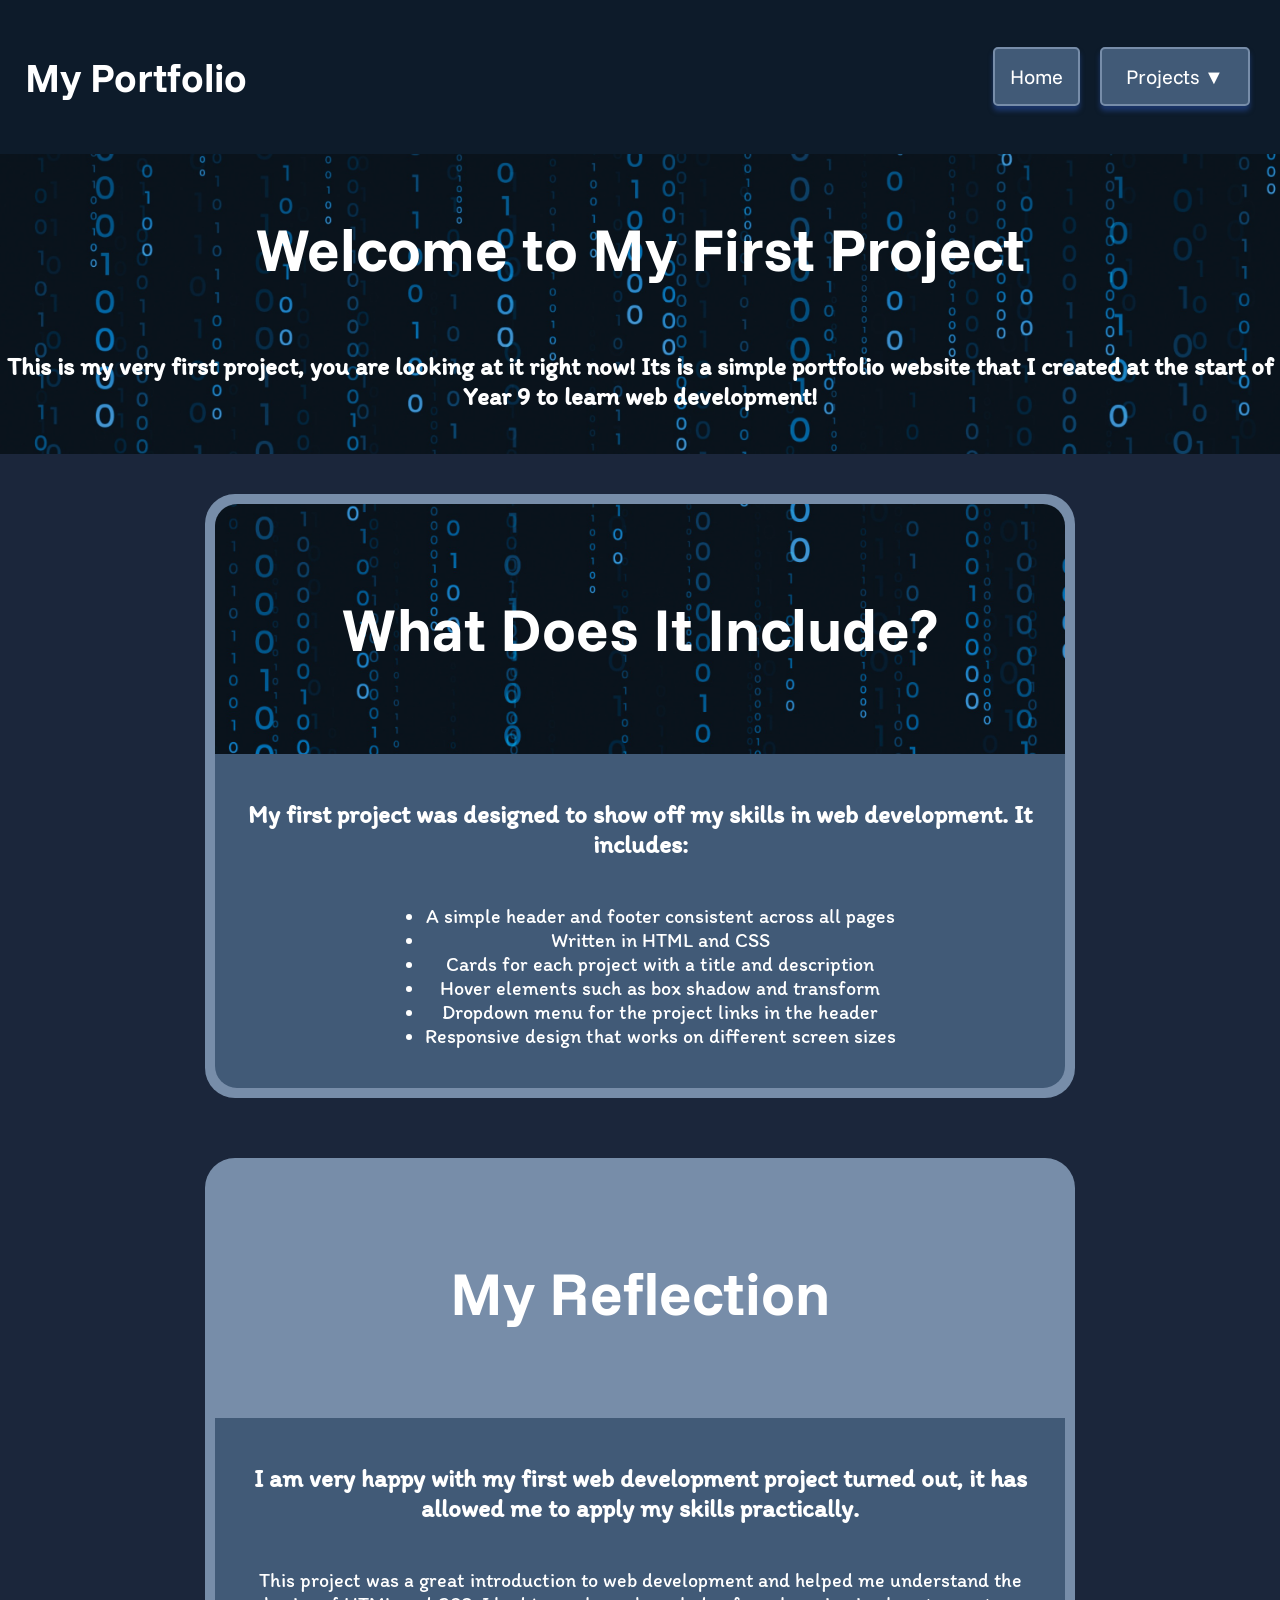
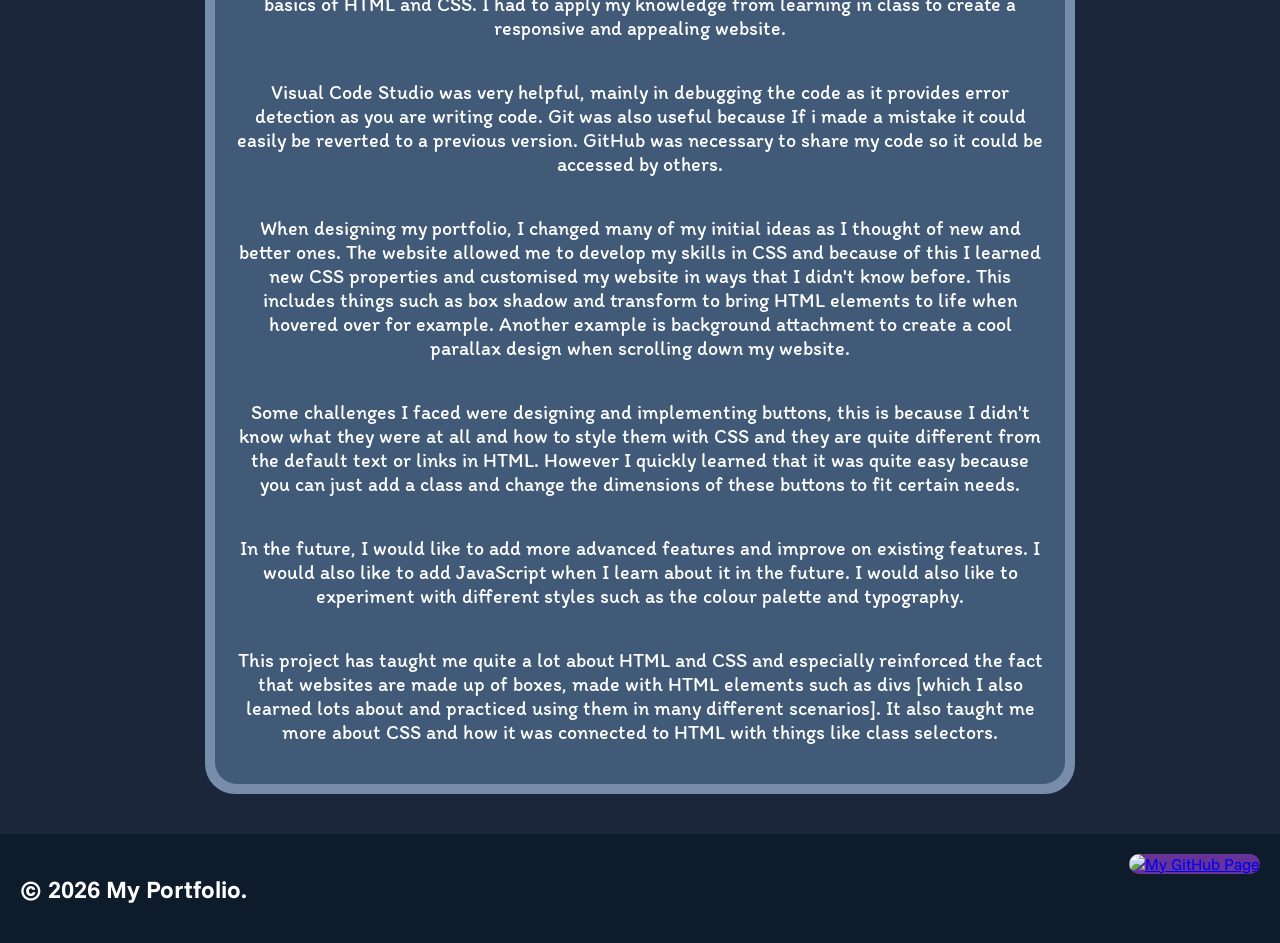
==== project-1-website.html @ a8ef4483 "Add reflection and change typography" ====
<!DOCTYPE html>
<html lang="en">

<head>
    <meta charset="UTF-8">
    <meta name="viewport" content="width=device-width, initial-scale=1.0">
    <title>Project 1</title>
    <link rel="stylesheet" href="styles.css">
    <link rel="preconnect" href="https://fonts.googleapis.com">
    <link rel="preconnect" href="https://fonts.gstatic.com" crossorigin>
    <link href="https://fonts.googleapis.com/css2?family=Funnel+Sans:ital,wght@0,300..800;1,300..800&display=swap"
        rel="stylesheet">
    <link rel="preconnect" href="https://fonts.googleapis.com">
    <link rel="preconnect" href="https://fonts.gstatic.com" crossorigin>
    <link href="https://fonts.googleapis.com/css2?family=Itim&display=swap" rel="stylesheet">
</head>

<body class="project-1">
    <header>
        <div class="header-container">
            <div class="header-left">
                <h1>My Portfolio</h1>
            </div>
            <nav class="header-links">
                <div class="home-page-container">
                    <a class="home-page" href="index.html">
                        <button class="home-page-button">Home</button>
                    </a>
                </div>
                <!--Note: I did use some AI to help me with the dropdown menu.-->
                <div class="header-dropdown">
                    <button class="dropdown-button">Projects ▼</button>
                    <div class="dropdown-links">
                        <a href="project-1-website.html">Project 1</a>
                        <a href="project-2-website.html">Project 2</a>
                        <a href="project-3-website.html">Project 3</a>
                        <a href="project-4-website.html">Project 4</a>
                        <a href="project-5-website.html">Project 5</a>
                        <a href="project-6-website.html">Project 6</a>
                    </div>
                </div>
            </nav>
        </div>
    </header>
    <main>
        <div class="intro">
            <h1>Welcome to My First Project</h1>
            <h3>This is my very first project, you are looking at it right now! Its is a simple portfolio website that I
                created at the start of Year 9 to learn web development!</h3>
        </div>
        <div class="p1-cards">
            <div class="p1-card1-container">
                <div class="p1-card1-top">
                    <h1>What Does It Include?</h1>
                </div>
                <div class="p1-card1-bottom">
                    <h3>My first project was designed to show off my skills in web development. It includes:</h3>
                    <ul>
                        <li>A simple header and footer consistent across all pages</li>
                        <li>Written in HTML and CSS</li>
                        <li>Cards for each project with a title and description</li>
                        <li>Hover elements such as box shadow and transform</li>
                        <li>Dropdown menu for the project links in the header</li>
                        <li>Responsive design that works on different screen sizes</li>
                    </ul>
                </div>
            </div>
            <div class="p1-card2-container">
                <div class="p1-card2-top">
                    <h1>My Reflection</h1>
                </div>
                <div class="p1-card2-bottom">
                    <h3>I am very happy with my first web development project turned out, it has allowed me to apply my
                        skills practically.</h3>
                    <p>This project was a great introduction to web development and helped me understand the basics of
                        HTML and CSS. I had to apply my knowledge from learning in class to create a responsive and
                        appealing website.</p>
                    <p>Visual Code Studio was very helpful, mainly in debugging the code as it provides error detection
                        as you are writing code. Git was also useful because If i made a mistake it could easily be
                        reverted to a previous version. GitHub was necessary to share my code so it could be accessed by
                        others.</p>
                    <p>When designing my portfolio, I changed many of my initial ideas as I thought of new and better
                        ones. The website allowed me to develop my skills in CSS and because of this I learned new CSS
                        properties and customised my website in ways that I didn't know before. This includes things
                        such as box shadow and transform to bring HTML elements to life when hovered over for example.
                        Another example is background attachment to create a cool parallax design when scrolling down my
                        website.</p>
                    <p>Some challenges I faced were designing and implementing buttons, this is because I didn't know
                        what they were at all and how to style them with CSS and they are quite different from the
                        default text or links in HTML. However I quickly learned that it was quite easy because you can
                        just add a class and change the dimensions of these buttons to fit certain needs.</p>
                    <p>In the future, I would like to add more advanced features and improve on existing features. I
                        would also like to add JavaScript when I learn about it in the future. I would also like to
                        experiment with different styles such as the colour palette and typography.</p>
                    <p>This project has taught me quite a lot about HTML and CSS and especially reinforced the fact that
                        websites are made up of boxes, made with HTML elements such as divs &lsqb;which I also learned
                        lots about and practiced using them in many different scenarios&rsqb;. It also taught me more
                        about CSS and how it was connected to HTML with things like class selectors.</p>
                </div>
            </div>
        </div>
    </main>
    <footer>
        <div class="footer-container">
            <div class="footer-left">
                <h2>© 2026 My Portfolio.</h2>
            </div>
            <nav class="footer-links">
                <a href="https://github.com/kuku435"><img
                        src="C:\Users\marcu\OneDrive\Documents\CT-PROJECTS\ct-portfolio\Octicons-mark-github.svg.png"
                        alt="My GitHub Page"></a>
            </nav>
        </div>
    </footer>
</body>

</html>
---- styles.css ----
body {
    font-family: Arial, Helvetica, sans-serif;
    background-color:rgb(27, 38, 59);
    color: white;
    margin: 0;
    padding: 0;
}

p, h3, ul, li {
    font-family: "Itim", cursive;
    font-style: normal;
}

h1 {
    font-family: "Funnel Sans", sans-serif;
    font-style: normal;
}

.header-container {
    background-color: rgb(13, 27, 42);
    color: white;
    display: flex;
    justify-content: space-between;
}

.header-left {
    display: flex;
    font-size: 20px;
    align-items: center;
    margin: 25px;
}

.header-links {
    display: flex;
    gap: 20px;
    align-items: center;
    margin: 30px;
}

.home-page-button {
    background-color: rgb(65, 90, 119);
    border: 2px solid rgb(119, 141, 169);
    border-radius: 5px;
    color: white;
    padding: 15px;
    font-size: 20px;
    cursor: pointer;
    box-shadow: 0px 5px 5px rgba(39, 80, 168, 0.5);
    font-family: "Funnel Sans", sans-serif;
}

.home-page-button:hover {
    background-color: rgb(119, 141, 169);
    border: 2px solid rgb(65, 90, 119);
    transform: scale(1.1);
    box-shadow: 0px 5px 5px rgba(110, 149, 235, 0.5);
}

/*Note: I did use some AI to help me with the dropdown menu, but I customised it myself.*/
.dropdown-button {
    background-color: rgb(65, 90, 119);
    border: 2px solid rgb(119, 141, 169);
    border-radius: 5px;
    color: white;
    padding: 15px;
    font-size: 20px;
    cursor: pointer;
    width: 150px;
    box-shadow: 0px 5px 5px rgba(39, 80, 168, 0.5);
    font-family: "Funnel Sans", sans-serif;
}

.header-dropdown {
    position: relative;
    display: inline-block; 
}

.dropdown-links {
    display: none;
    position: absolute; 
    background-color: rgb(65, 90, 119);
    width: 150px;
    border-radius: 10px;
    border: 2px solid rgb(119, 141, 169);
    z-index: 1; 
}

.dropdown-links a {
    color: white;
    padding: 14px 20px;
    text-decoration: none;
    display: block;
    font-family: "Funnel Sans", sans-serif;
}

.dropdown-links a:hover {
    background-color: rgb(119, 141, 169);
    border: 2px solid rgb(65, 90, 119);
    border-radius: 10px;
}

.header-dropdown:hover .dropdown-links {
    display: block;
}

.header-dropdown:hover .dropdown-button {
    background-color: rgb(119, 141, 169);
    border: 2px solid rgb(65, 90, 119);
    transform: scale(1.1);
}

.dropdown-button:hover {
    box-shadow: 0px 5px 5px rgba(110, 149, 235, 0.5);
}

.intro {
    display: flex;
    flex-direction: column;
    justify-content: center;
    align-items: center;
    text-align: center;
    background-image: url(code2.jpg);
    background-size: cover;
    background-position: center;
    height: 300px;
    background-attachment: fixed;
}

.intro h1 {
    font-size: 60px;
}

.intro h3 {
    font-size: 25px;
}

.portfolio-cards {
    display: flex;
    justify-content: center;
    flex-wrap: wrap;
    gap: 20px;
    padding: 20px;
}

.card-link {
    text-decoration: none;
}

.project1-card-container, .project2-card-container, .project3-card-container, .project4-card-container, .project5-card-container, .project6-card-container {
    display: flex;
    background-color: rgb(119, 141, 169);
    flex-direction: column;
    justify-content: center;
    color: white;
    width: 500px;
    height: 300px;
    margin: 20px;
    border-radius: 30px;
    padding: 10px;
}

.project1-card-container:hover, .project2-card-container:hover, .project3-card-container:hover, .project4-card-container:hover, .project5-card-container:hover, .project6-card-container:hover {
    transform: scale(1.05);
    box-shadow: 0px 5px 5px rgba(110, 149, 235, 0.5);
}

.project1-top, .project2-top, .project3-top, .project4-top, .project5-top, .project6-top {
    border-radius: 22px 22px 0px 0px;
    height: 75px;
    display: flex;
    justify-content: center;
    align-items: center;
    background-image: url(code2.jpg);
    background-size: cover;
    background-position: center;
    background-attachment: fixed;
}

.project1-bottom, .project2-bottom, .project3-bottom, .project4-bottom, .project5-bottom, .project6-bottom {
    border-radius: 0px 0px 22px 22px;
    display: flex;
    background-color: rgb(65, 90, 119);
    flex-direction: column;
    text-align: center;
    justify-content: center;
    align-items: center;
    padding: 20px;
    height: 225px;
}

.footer-container {
    background-color: rgb(13, 27, 42);
    color: white;
    display: flex;
    justify-content: space-between;
    padding: 20px;
    font-family: "Funnel Sans", sans-serif;
}

.footer-links img { 
    height: 50px;
    width: 50px;
    border-radius: 30px;
    background-color: rebeccapurple;
}

.footer-links img:hover {
    transform: scale(1.1);
    box-shadow: 0px 5px 5px rgba(110, 149, 235, 0.5);      
}

.p1-cards {
    display: flex;
    justify-content: center;
    flex-wrap: wrap;
    gap: 20px;
    padding: 20px;
}

.p1-card1-container, .p1-card2-container {
    display: flex;
    background-color: rgb(119, 141, 169);
    flex-direction: column;
    justify-content: center;
    color: white;
    width: 850px;
    height: 100%;
    margin: 20px;
    border-radius: 30px;
    padding: 10px;
}

.p1-card1-top, .p1-card2-top {
    border-radius: 22px 22px 0px 0px;
    height: 250px;
    display: flex;
    justify-content: center;
    align-items: center;
    background-image: url(code2.jpg);
    background-size: cover;
    background-position: center;
    background-attachment: fixed;
    font-size: 30px;
}

.p1-card1-bottom, .p1-card2-bottom {
    border-radius: 0px 0px 22px 22px;
    display: flex;
    background-color: rgb(65, 90, 119);
    text-align: center;
    flex-direction: column;
    justify-content: center;
    align-items: center;
    padding: 20px;
    height: 100%;
    font-size: 20px;
}

.p1-card1-container:hover, .p1-card2-container:hover {
    transform: scale(1.05);
    box-shadow: 0px 5px 5px rgba(110, 149, 235, 0.5);
}

.p1-card1-bottom h3, .p1-card2-bottom h3 {
    font-size: 25px;
}
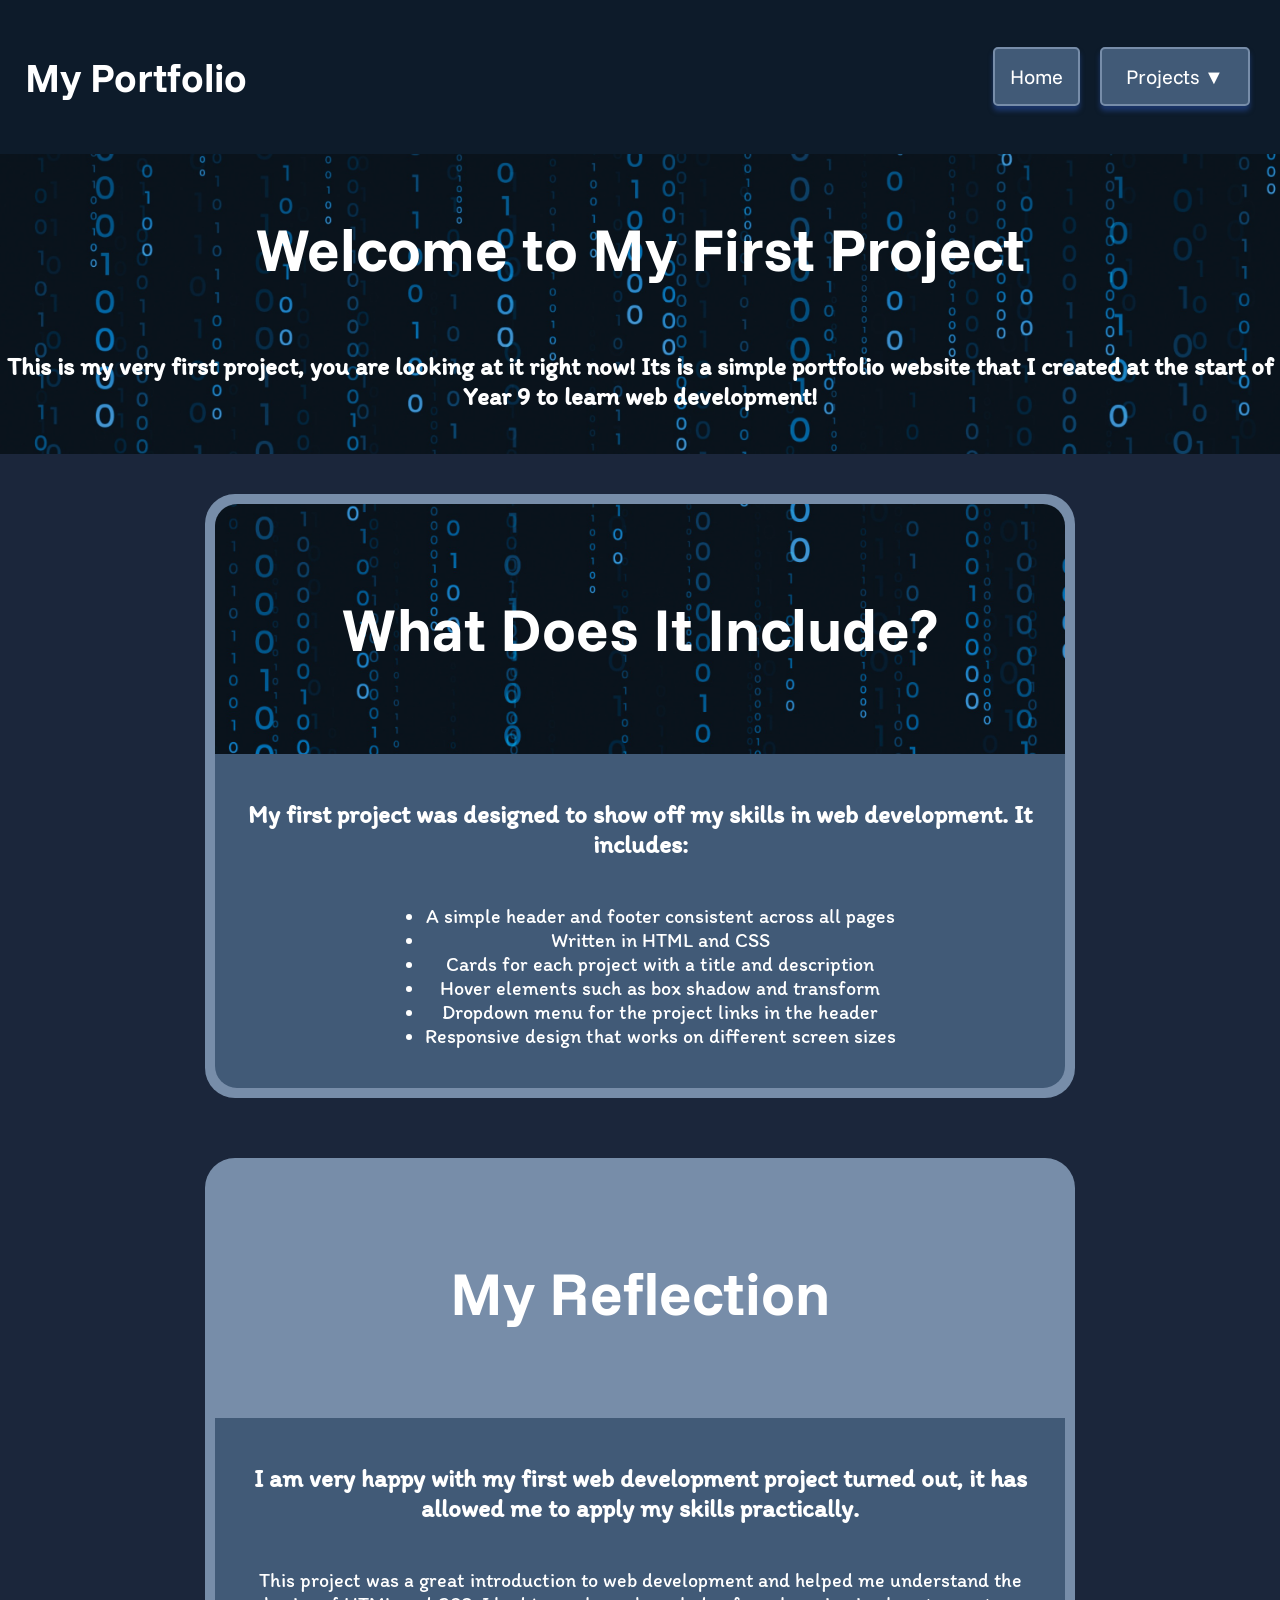
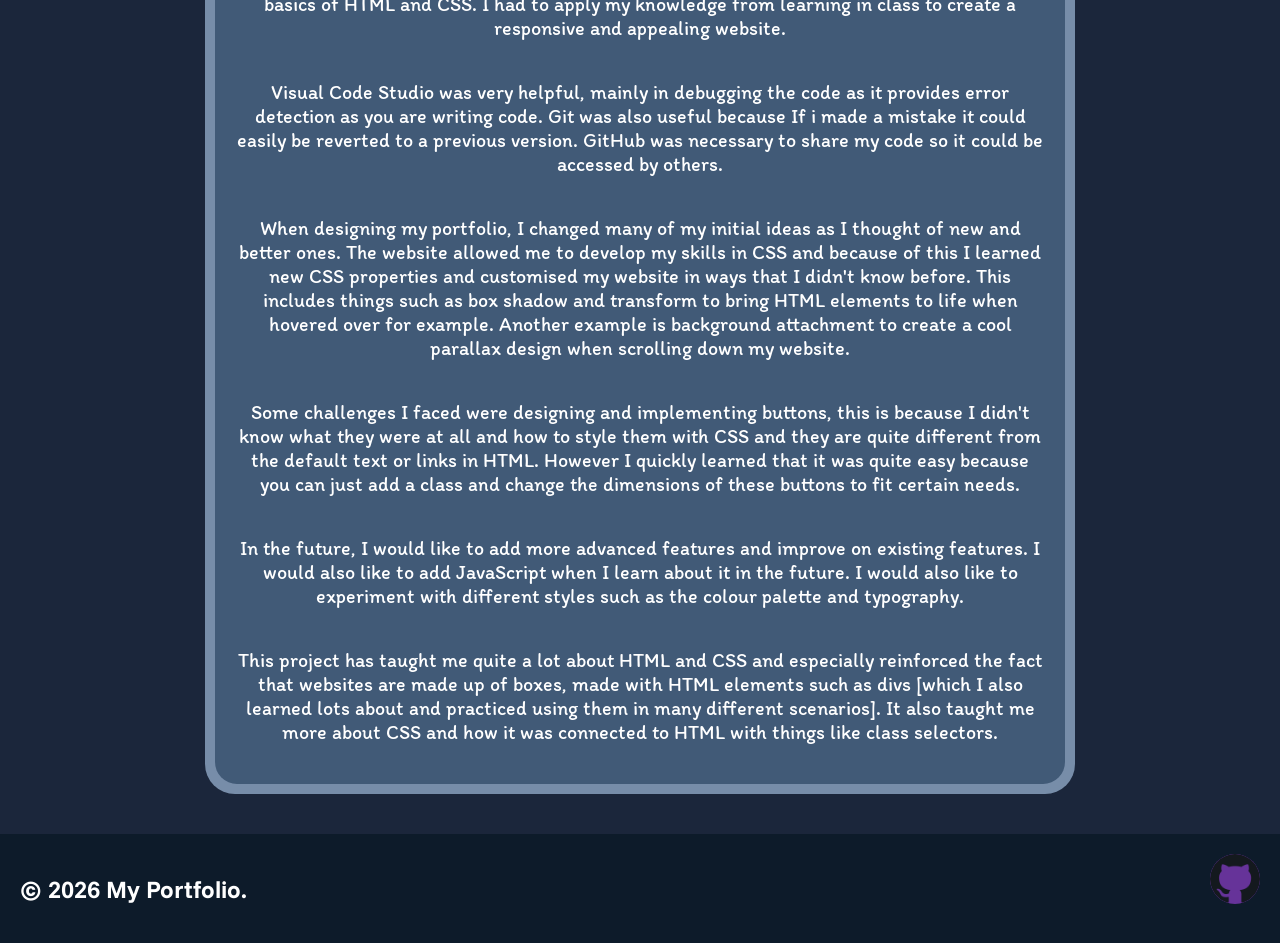
==== commit d3d2698c: "Fix image" ====
--- a/project-1-website.html
+++ b/project-1-website.html
@@ -106,9 +106,7 @@
                 <h2>© 2026 My Portfolio.</h2>
             </div>
             <nav class="footer-links">
-                <a href="https://github.com/kuku435"><img
-                        src="C:\Users\marcu\OneDrive\Documents\CT-PROJECTS\ct-portfolio\Octicons-mark-github.svg.png"
-                        alt="My GitHub Page"></a>
+                <a href="https://github.com/kuku435"><img src="Octicons-mark-github.svg.png" alt="My GitHub Page"></a>
             </nav>
         </div>
     </footer>
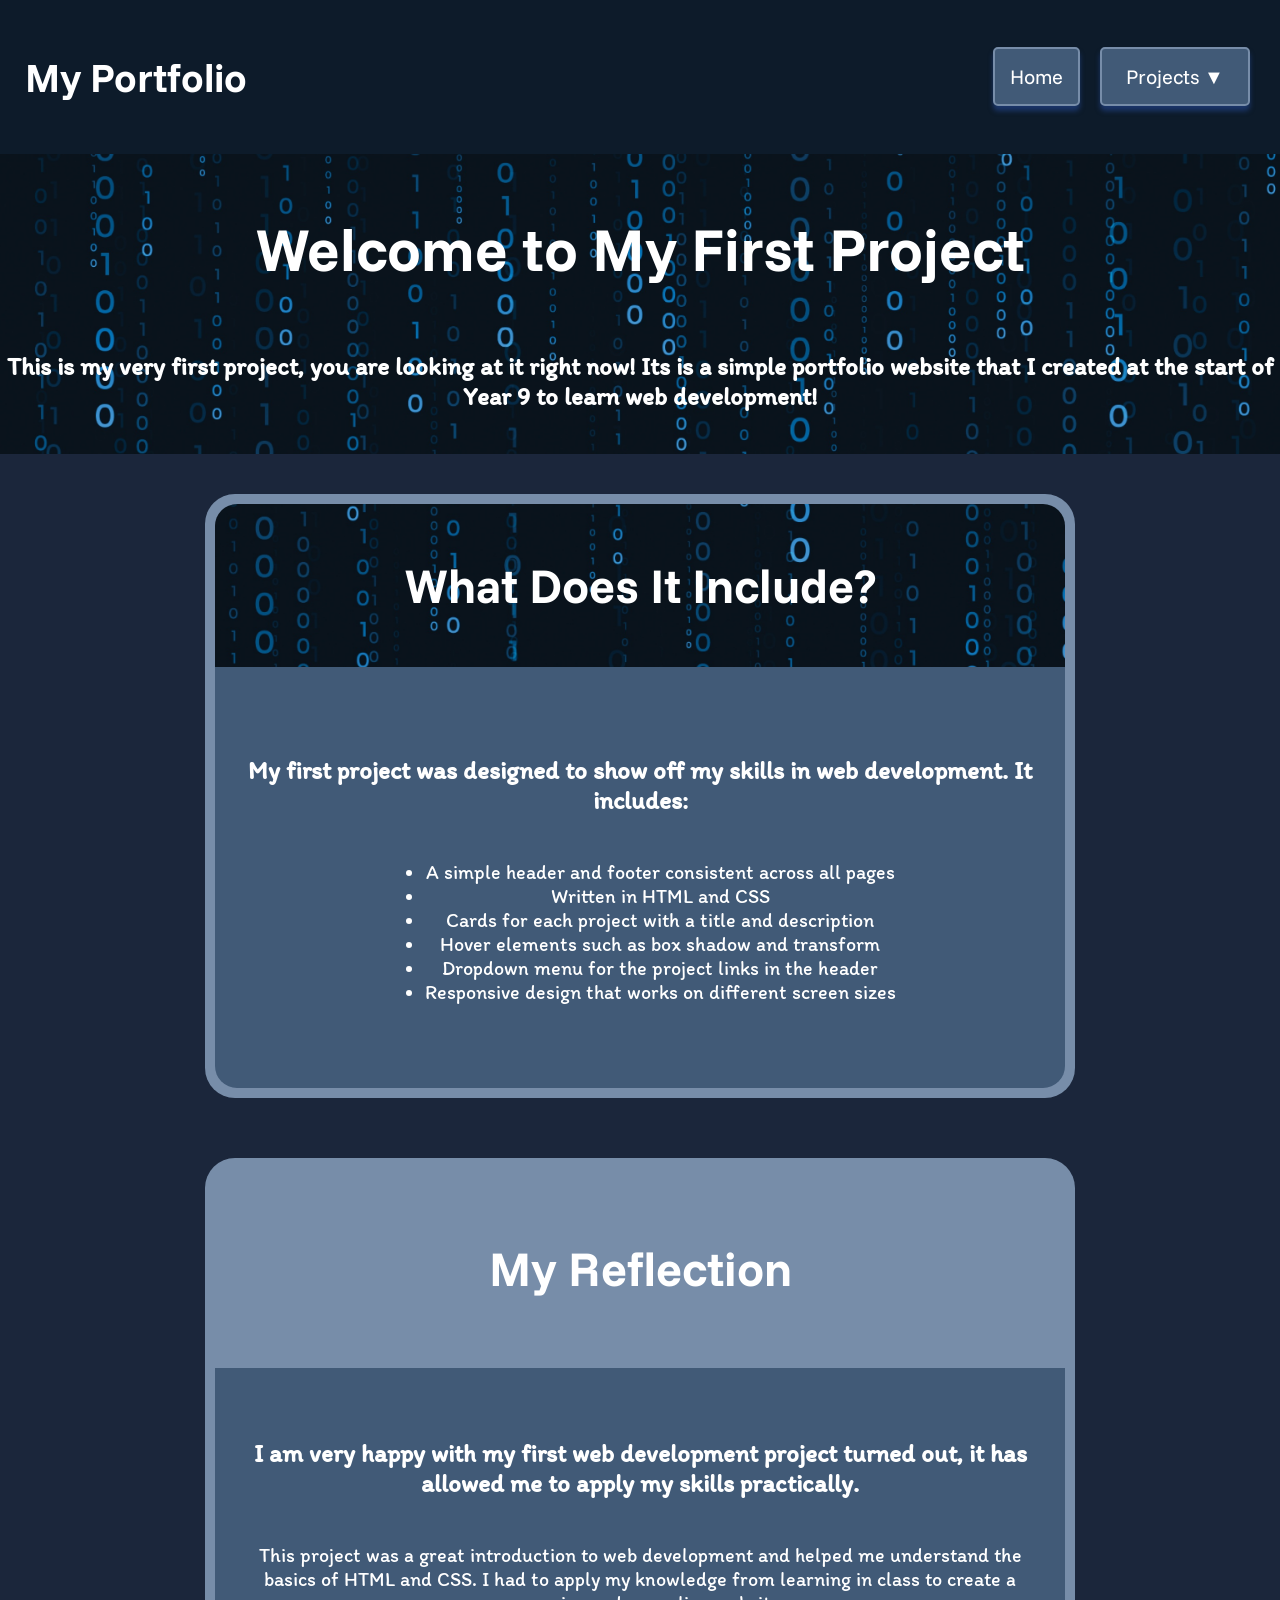
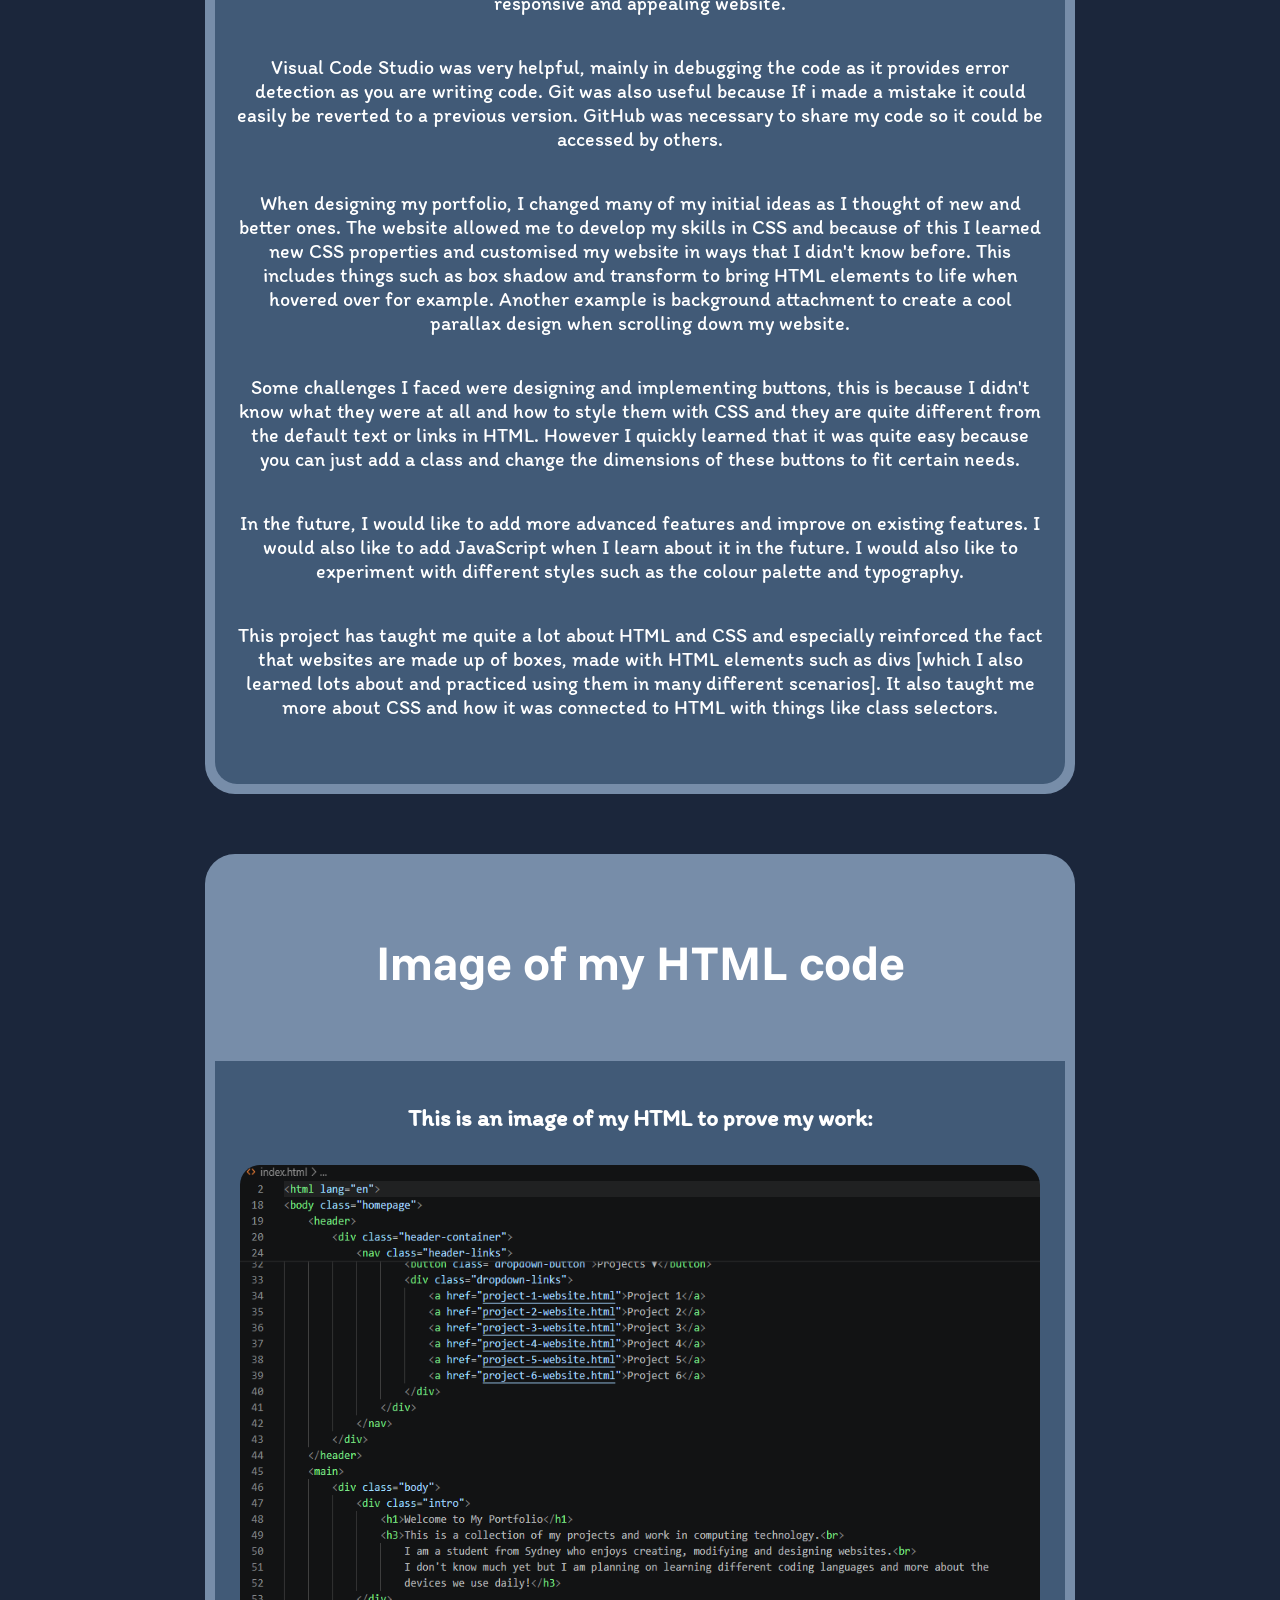
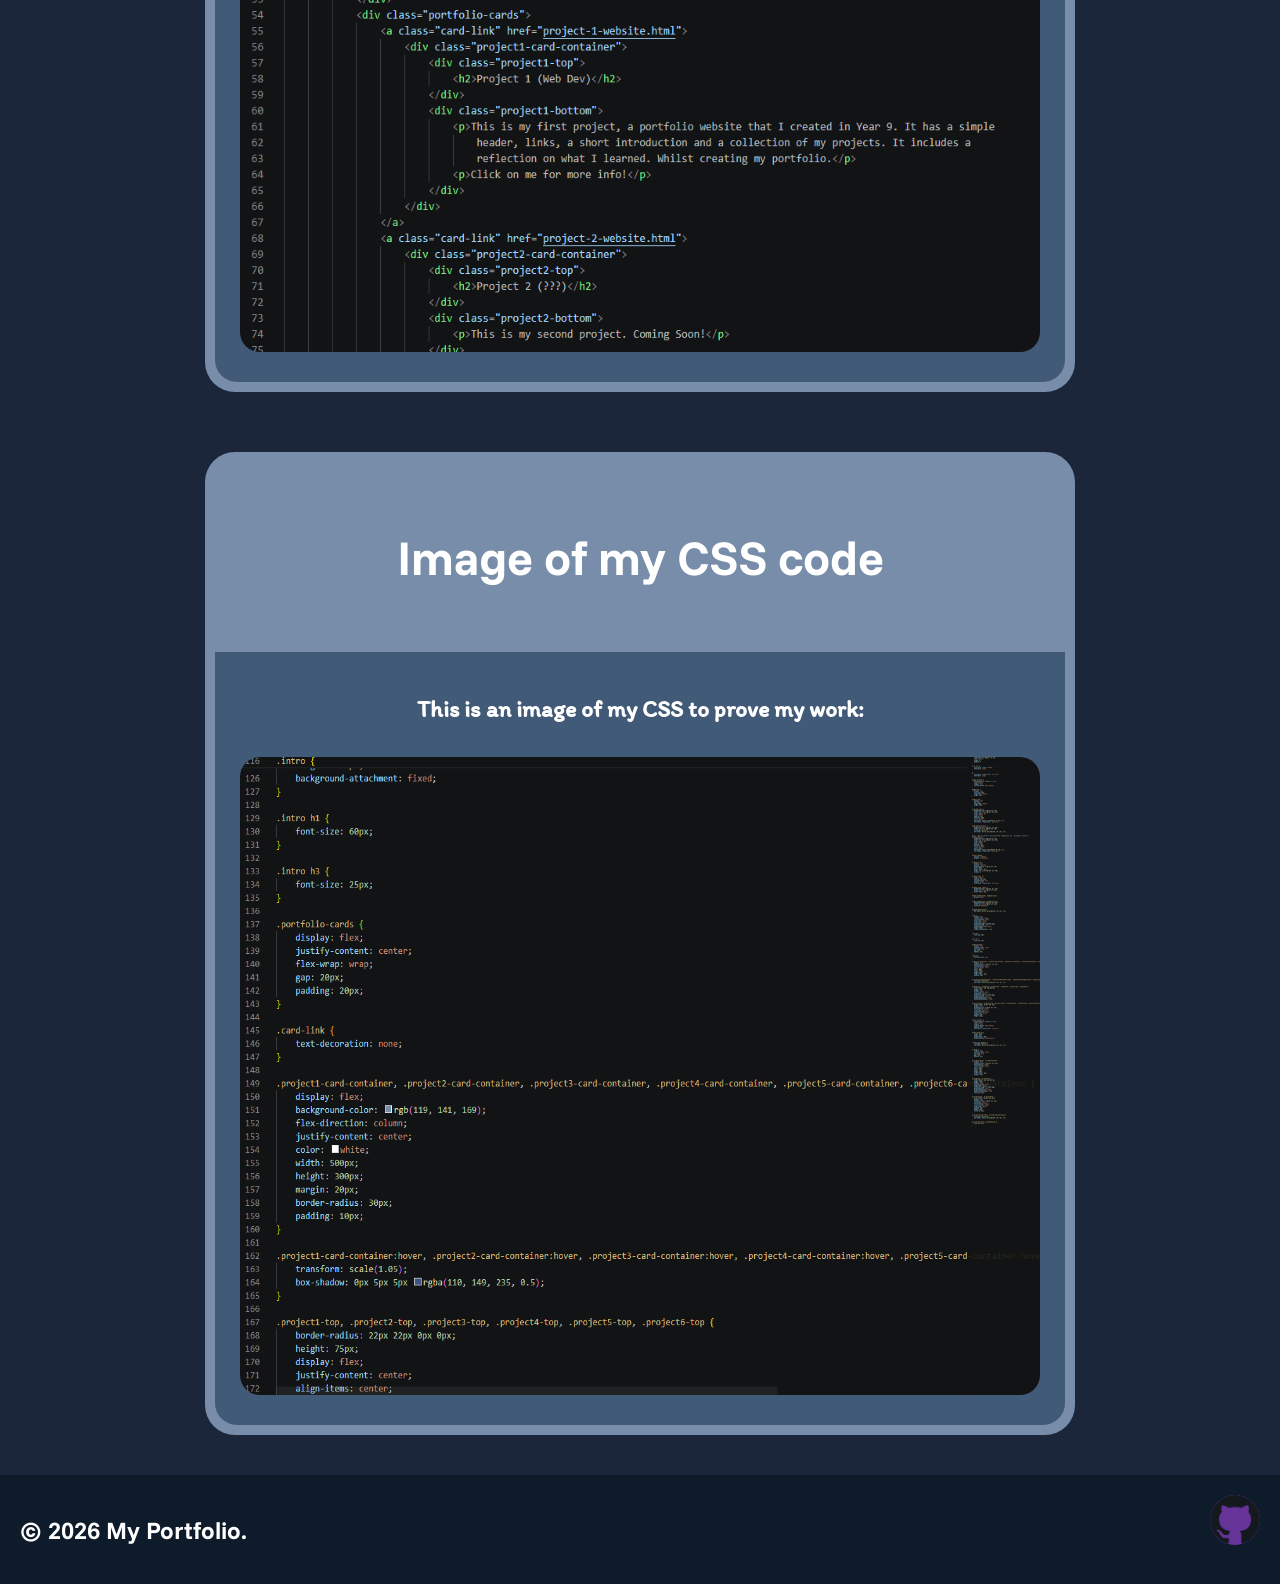
==== commit d54230e7: "Finishing touches and images to second page!" ====
--- a/project-1-website.html
+++ b/project-1-website.html
@@ -98,6 +98,24 @@
                         about CSS and how it was connected to HTML with things like class selectors.</p>
                 </div>
             </div>
+            <div class="p1-card3-container">
+                <div class="p1-card3-top">
+                    <h1>Image of my HTML code</h1>
+                </div>
+                <div class="p1-card3-bottom">
+                    <h3>This is an image of my HTML to prove my work:</h3>
+                    <img class="code-imagep1-html" src="Project1Code.png" alt="Image of my HTML code">
+                </div>
+            </div>
+            <div class="p1-card4-container">
+                <div class="p1-card4-top">
+                    <h1>Image of my CSS code</h1>
+                </div>
+                <div class="p1-card4-bottom">
+                    <h3>This is an image of my CSS to prove my work:</h3>
+                    <img class="code-imagep1-css" src="Project1Code(CSS).png" alt="Image of my CSS code">
+                </div>
+            </div>
         </div>
     </main>
     <footer>
--- a/styles.css
+++ b/styles.css
@@ -1,5 +1,4 @@
 body {
-    font-family: Arial, Helvetica, sans-serif;
     background-color:rgb(27, 38, 59);
     color: white;
     margin: 0;
@@ -11,7 +10,7 @@
     font-style: normal;
 }
 
-h1 {
+h1, h2 {
     font-family: "Funnel Sans", sans-serif;
     font-style: normal;
 }
@@ -211,26 +210,26 @@
 
 .p1-cards {
     display: flex;
-    justify-content: center;
     flex-wrap: wrap;
+    justify-content: space-evenly;
     gap: 20px;
     padding: 20px;
 }
 
-.p1-card1-container, .p1-card2-container {
+.p1-card1-container, .p1-card2-container, .p1-card3-container, .p1-card4-container {
     display: flex;
     background-color: rgb(119, 141, 169);
     flex-direction: column;
     justify-content: center;
     color: white;
     width: 850px;
-    height: 100%;
+    height: auto;
     margin: 20px;
     border-radius: 30px;
     padding: 10px;
 }
 
-.p1-card1-top, .p1-card2-top {
+.p1-card1-top, .p1-card2-top, .p1-card3-top, .p1-card4-top {
     border-radius: 22px 22px 0px 0px;
     height: 250px;
     display: flex;
@@ -240,10 +239,10 @@
     background-size: cover;
     background-position: center;
     background-attachment: fixed;
-    font-size: 30px;
-}
-
-.p1-card1-bottom, .p1-card2-bottom {
+    font-size: 24px;
+}
+
+.p1-card1-bottom, .p1-card2-bottom, .p1-card3-bottom, .p1-card4-bottom {
     border-radius: 0px 0px 22px 22px;
     display: flex;
     background-color: rgb(65, 90, 119);
@@ -256,7 +255,14 @@
     font-size: 20px;
 }
 
-.p1-card1-container:hover, .p1-card2-container:hover {
+.code-imagep1-html, .code-imagep1-css {
+    width: 800px;
+    margin: 10px;
+    height: 100%;
+    border-radius: 20px;
+}
+
+.p1-card1-container:hover, .p1-card2-container:hover, .p1-card3-container:hover, .p1-card4-container:hover {
     transform: scale(1.05);
     box-shadow: 0px 5px 5px rgba(110, 149, 235, 0.5);
 }
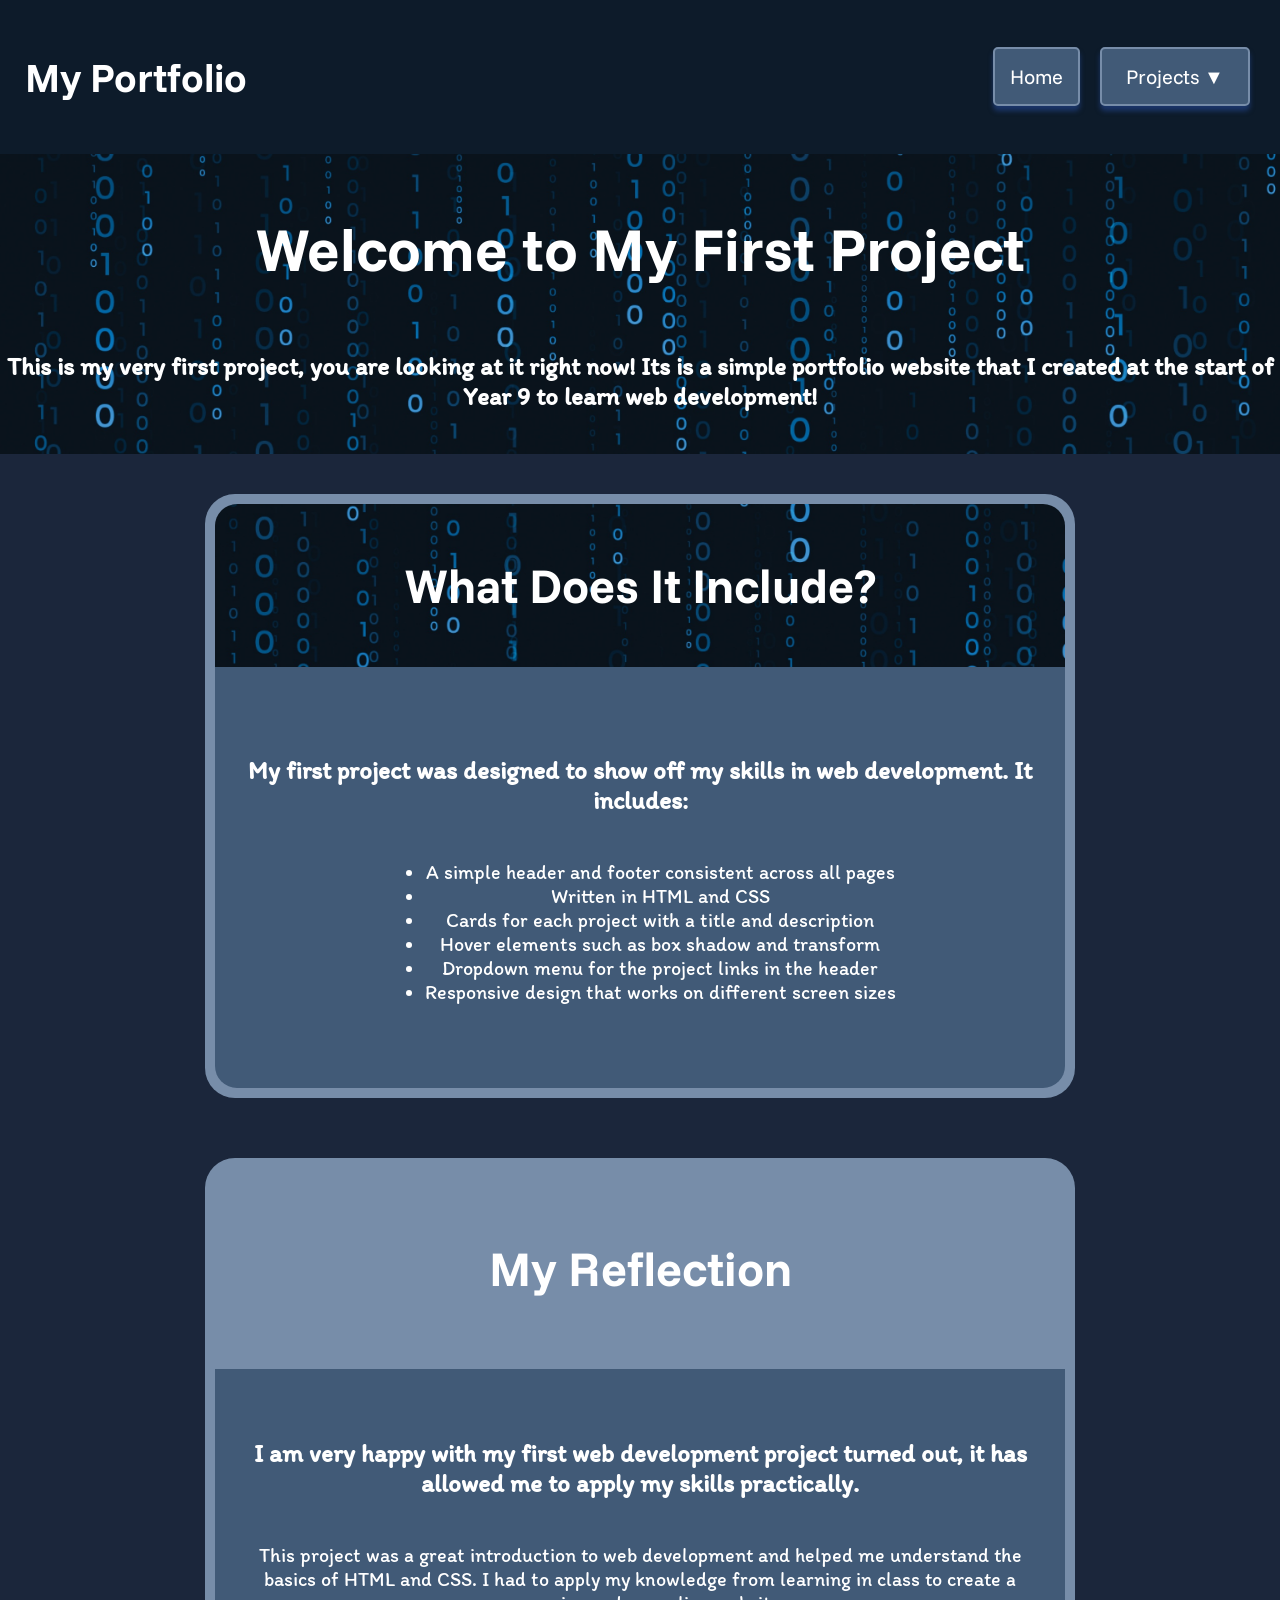
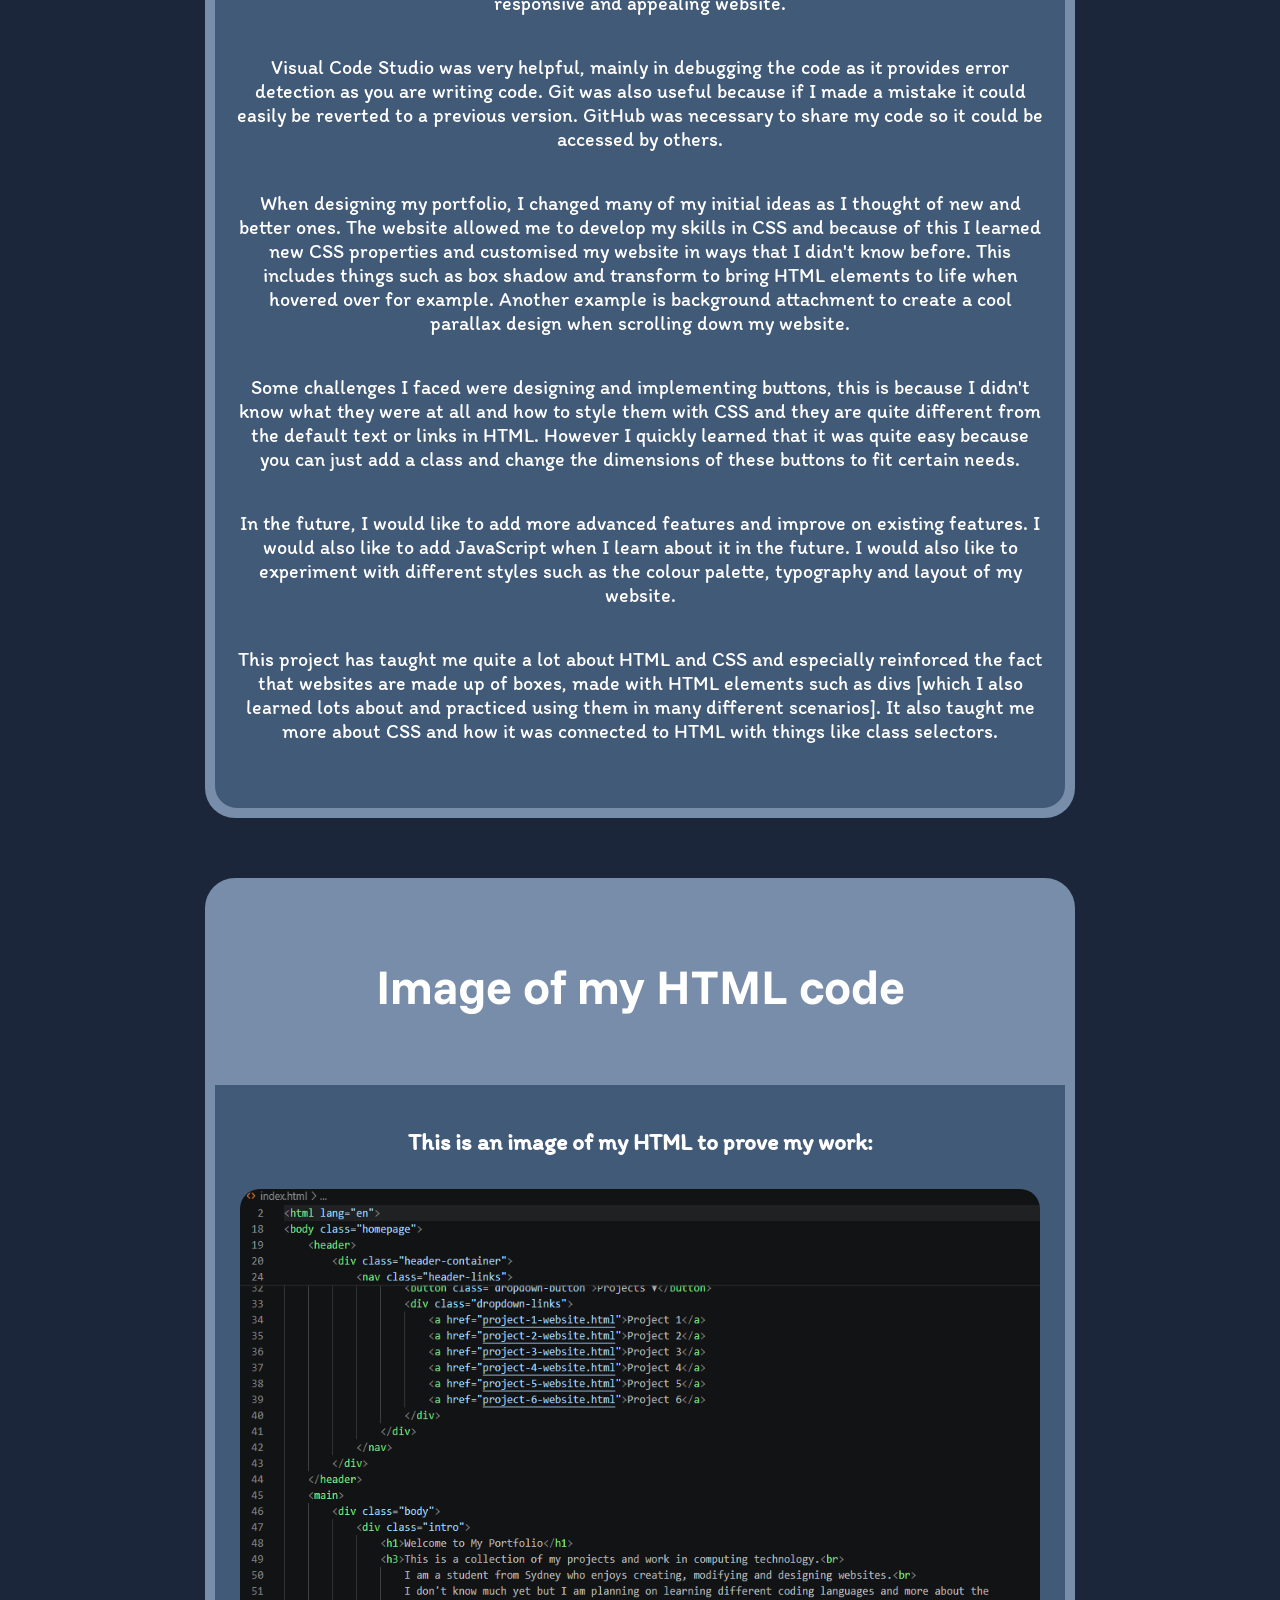
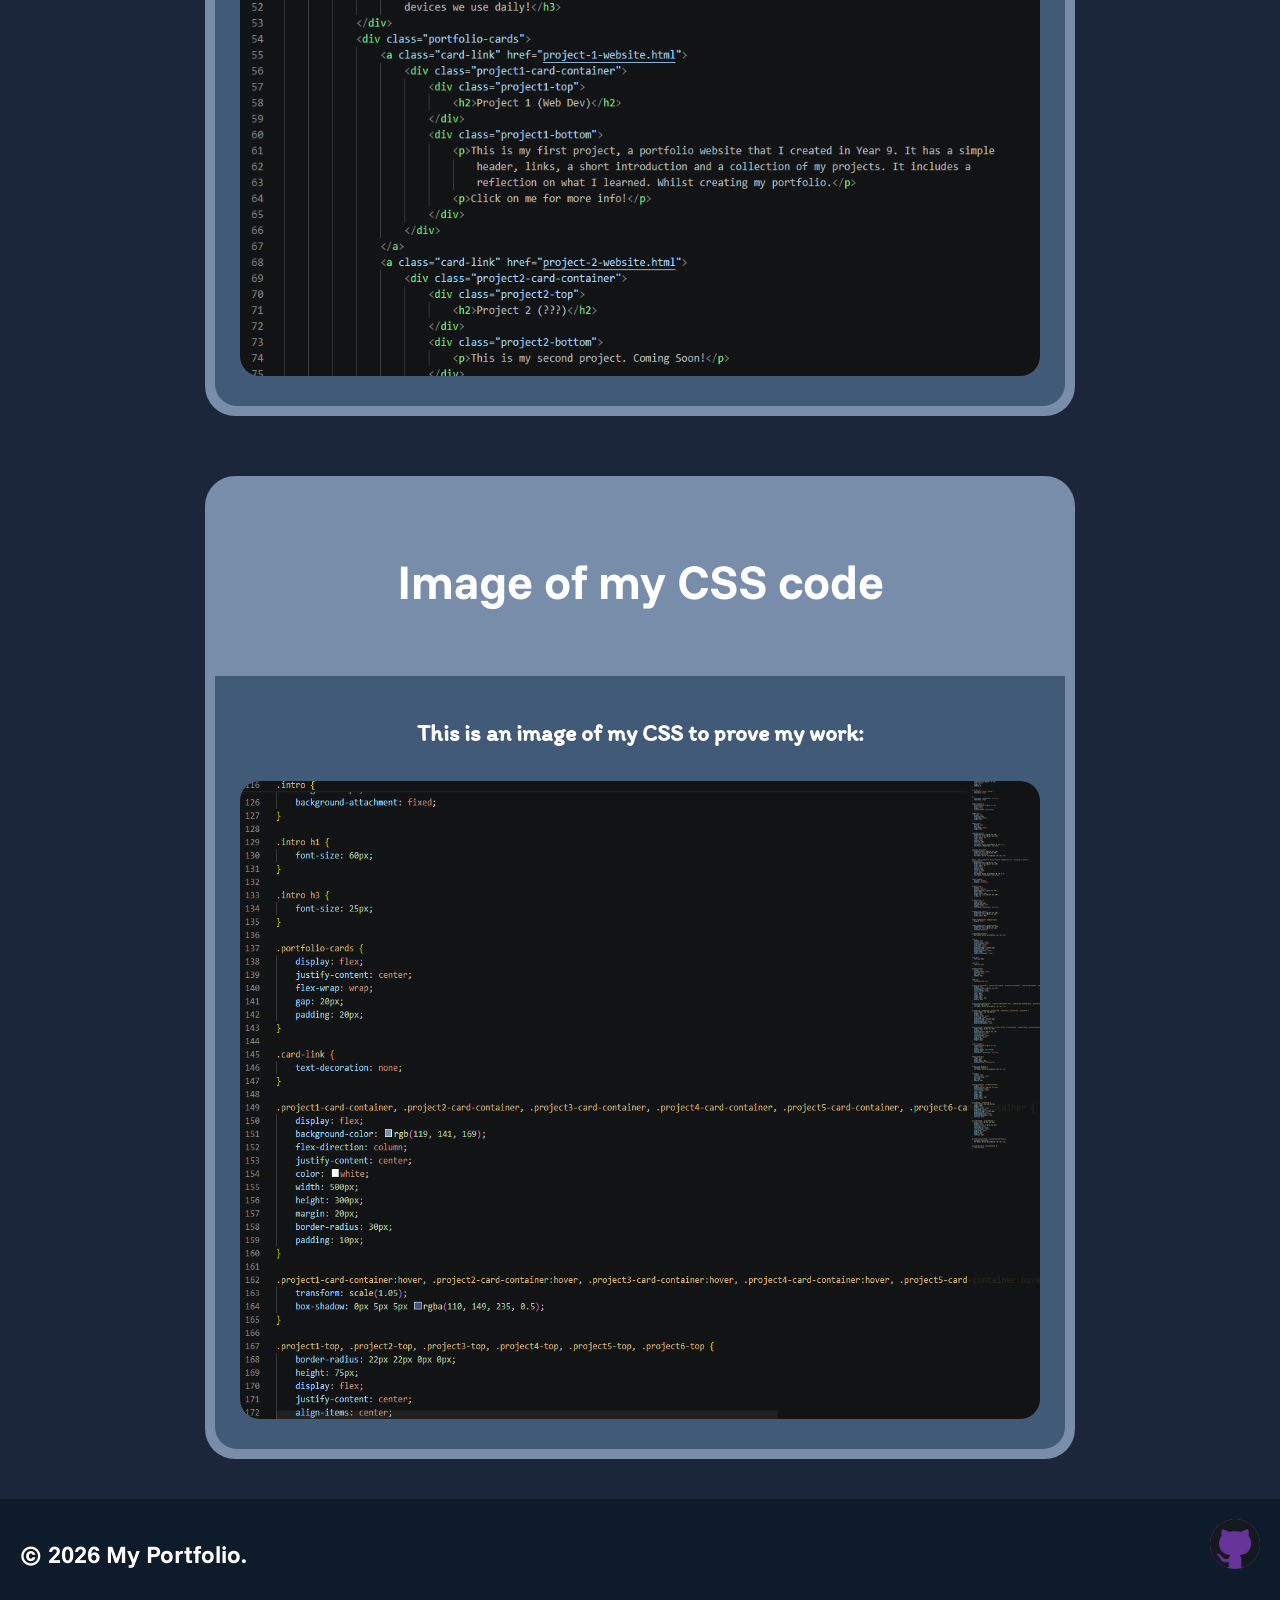
==== commit f666a244: "Fix typos" ====
--- a/project-1-website.html
+++ b/project-1-website.html
@@ -76,7 +76,7 @@
                         HTML and CSS. I had to apply my knowledge from learning in class to create a responsive and
                         appealing website.</p>
                     <p>Visual Code Studio was very helpful, mainly in debugging the code as it provides error detection
-                        as you are writing code. Git was also useful because If i made a mistake it could easily be
+                        as you are writing code. Git was also useful because if I made a mistake it could easily be
                         reverted to a previous version. GitHub was necessary to share my code so it could be accessed by
                         others.</p>
                     <p>When designing my portfolio, I changed many of my initial ideas as I thought of new and better
@@ -91,7 +91,8 @@
                         just add a class and change the dimensions of these buttons to fit certain needs.</p>
                     <p>In the future, I would like to add more advanced features and improve on existing features. I
                         would also like to add JavaScript when I learn about it in the future. I would also like to
-                        experiment with different styles such as the colour palette and typography.</p>
+                        experiment with different styles such as the colour palette, typography and layout of my
+                        website.</p>
                     <p>This project has taught me quite a lot about HTML and CSS and especially reinforced the fact that
                         websites are made up of boxes, made with HTML elements such as divs &lsqb;which I also learned
                         lots about and practiced using them in many different scenarios&rsqb;. It also taught me more
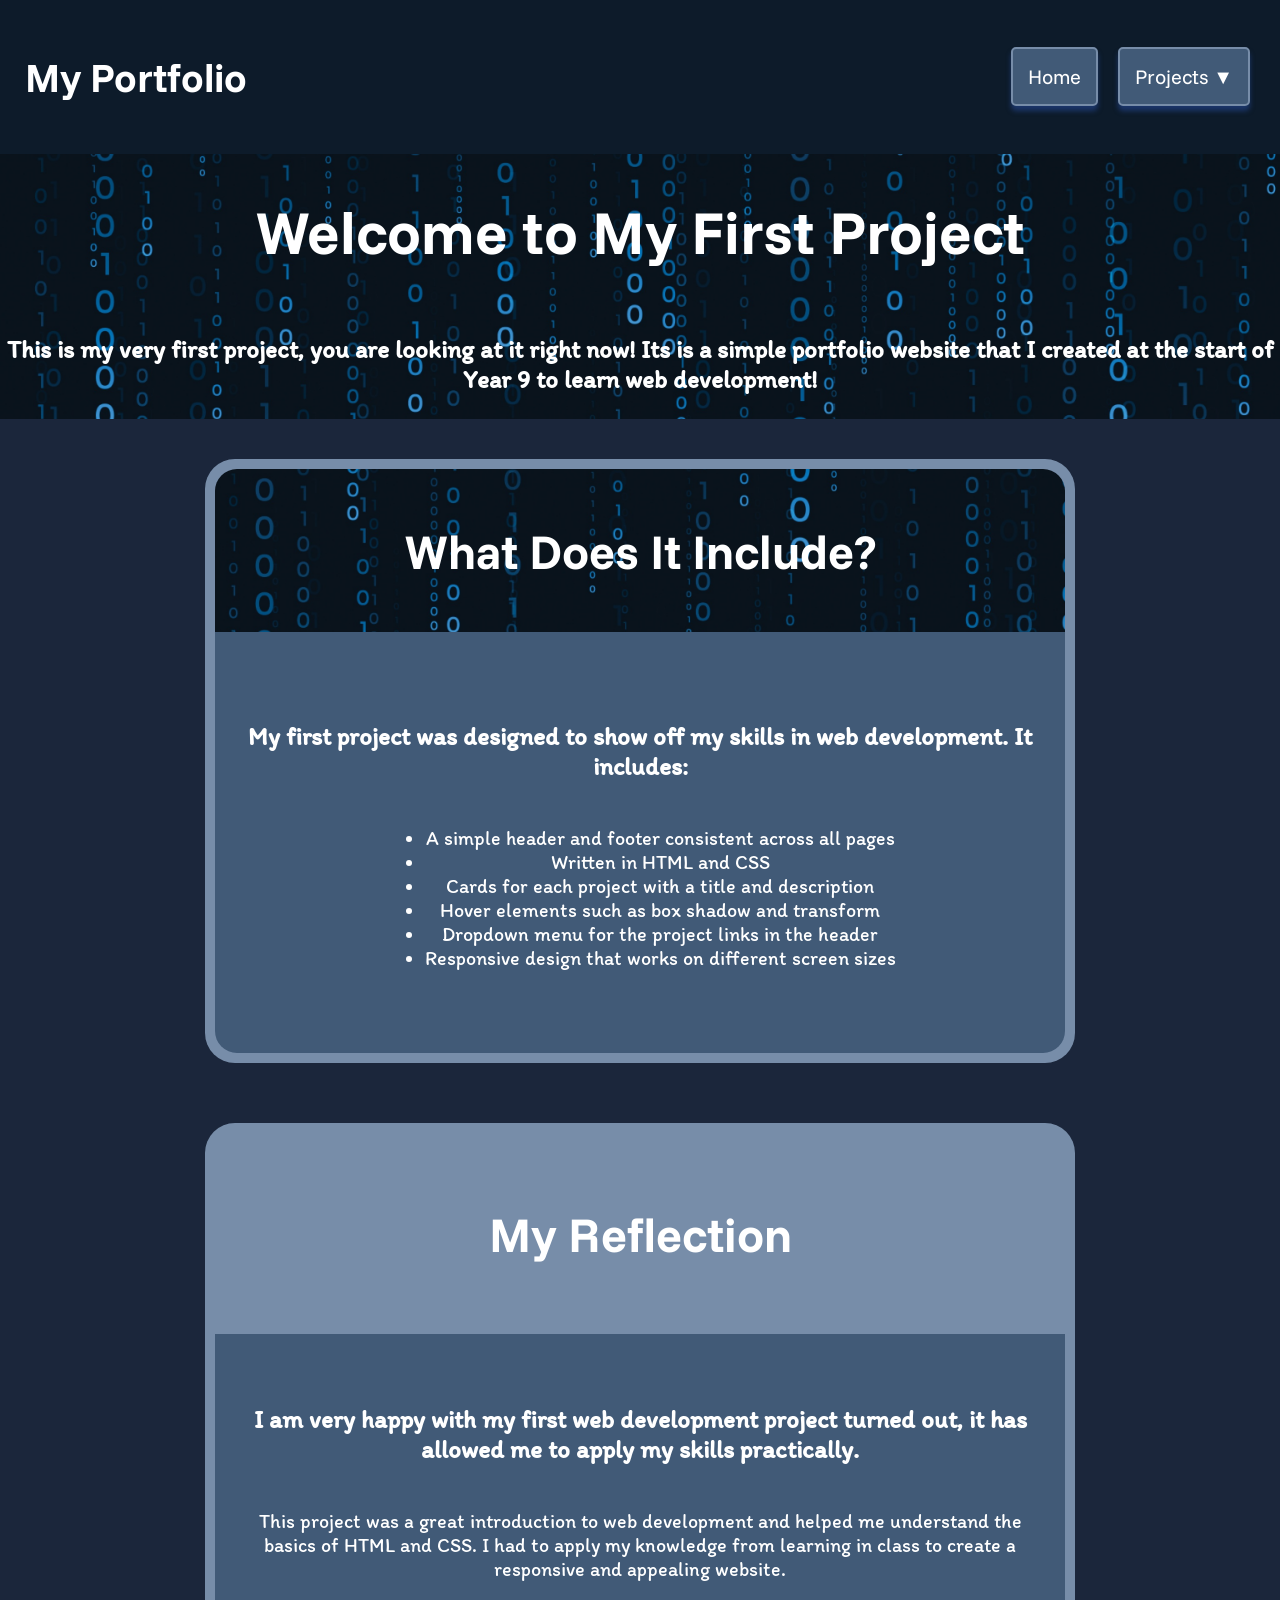
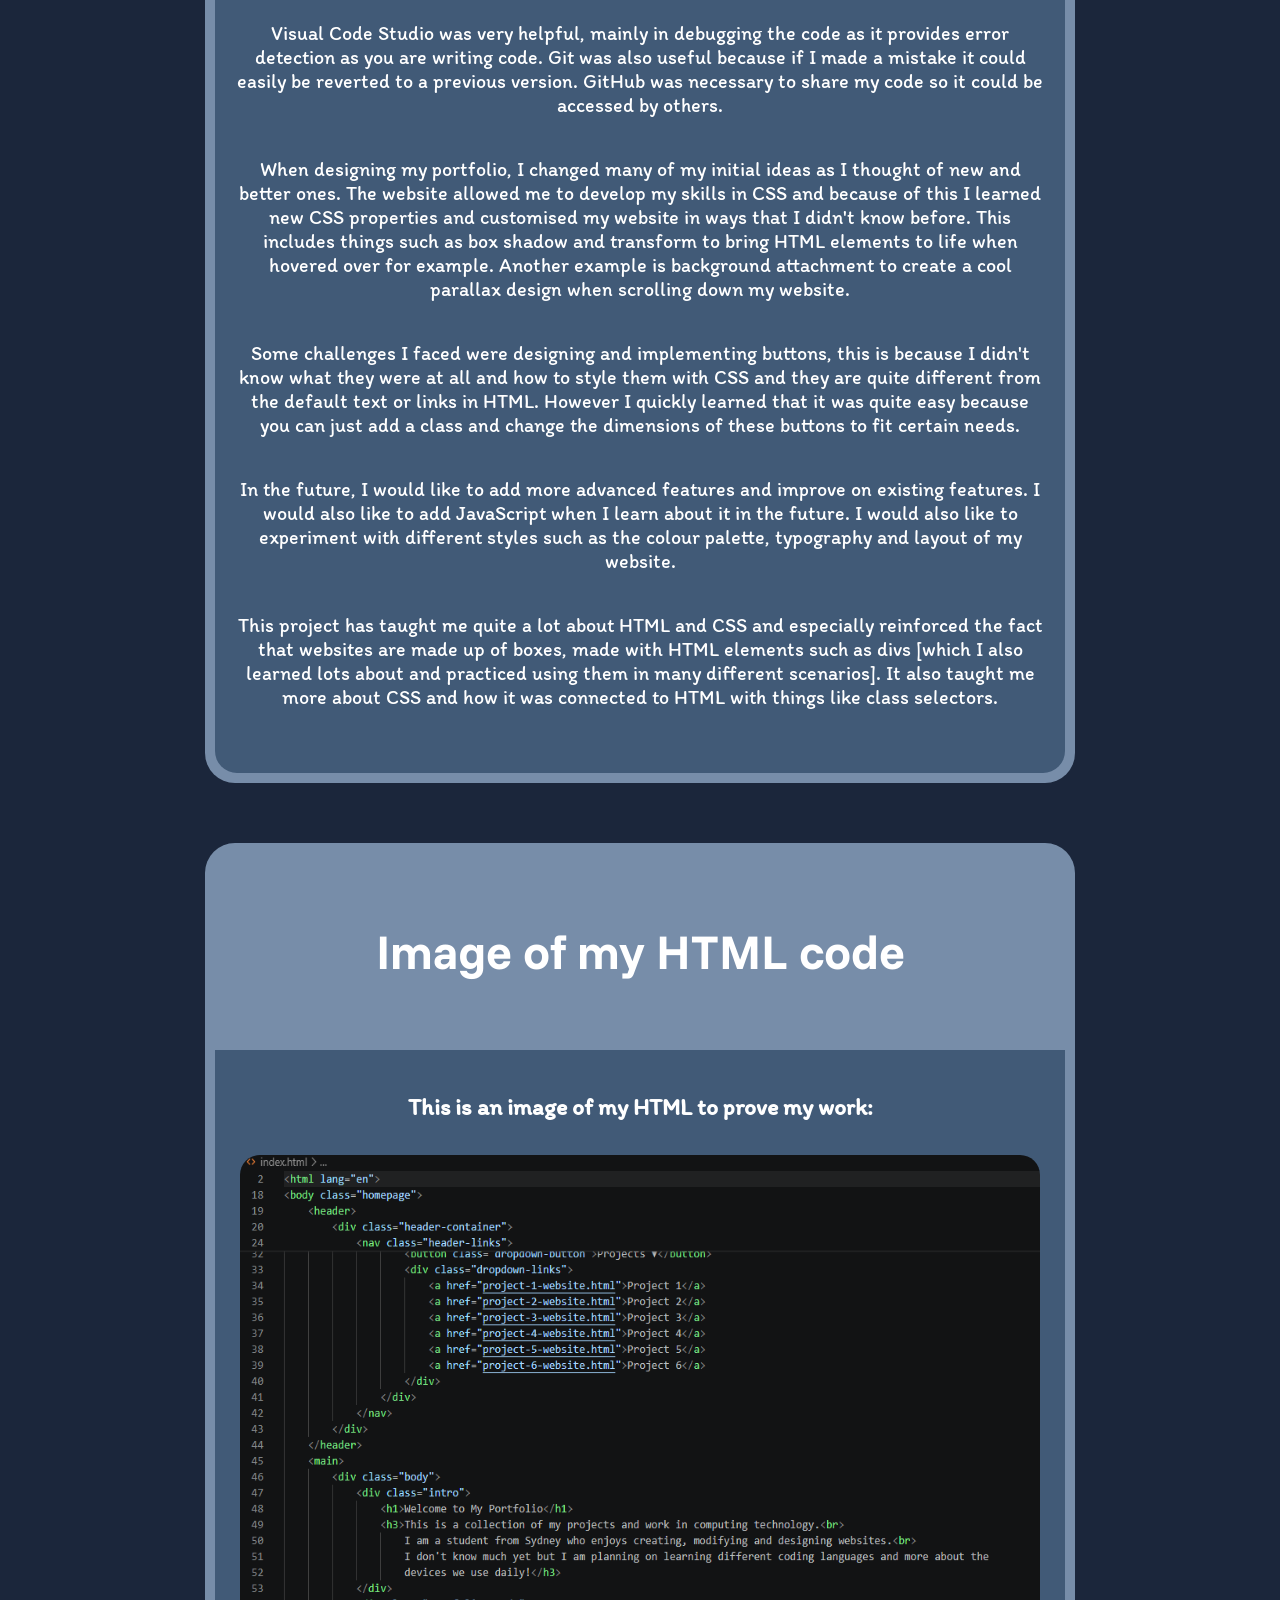
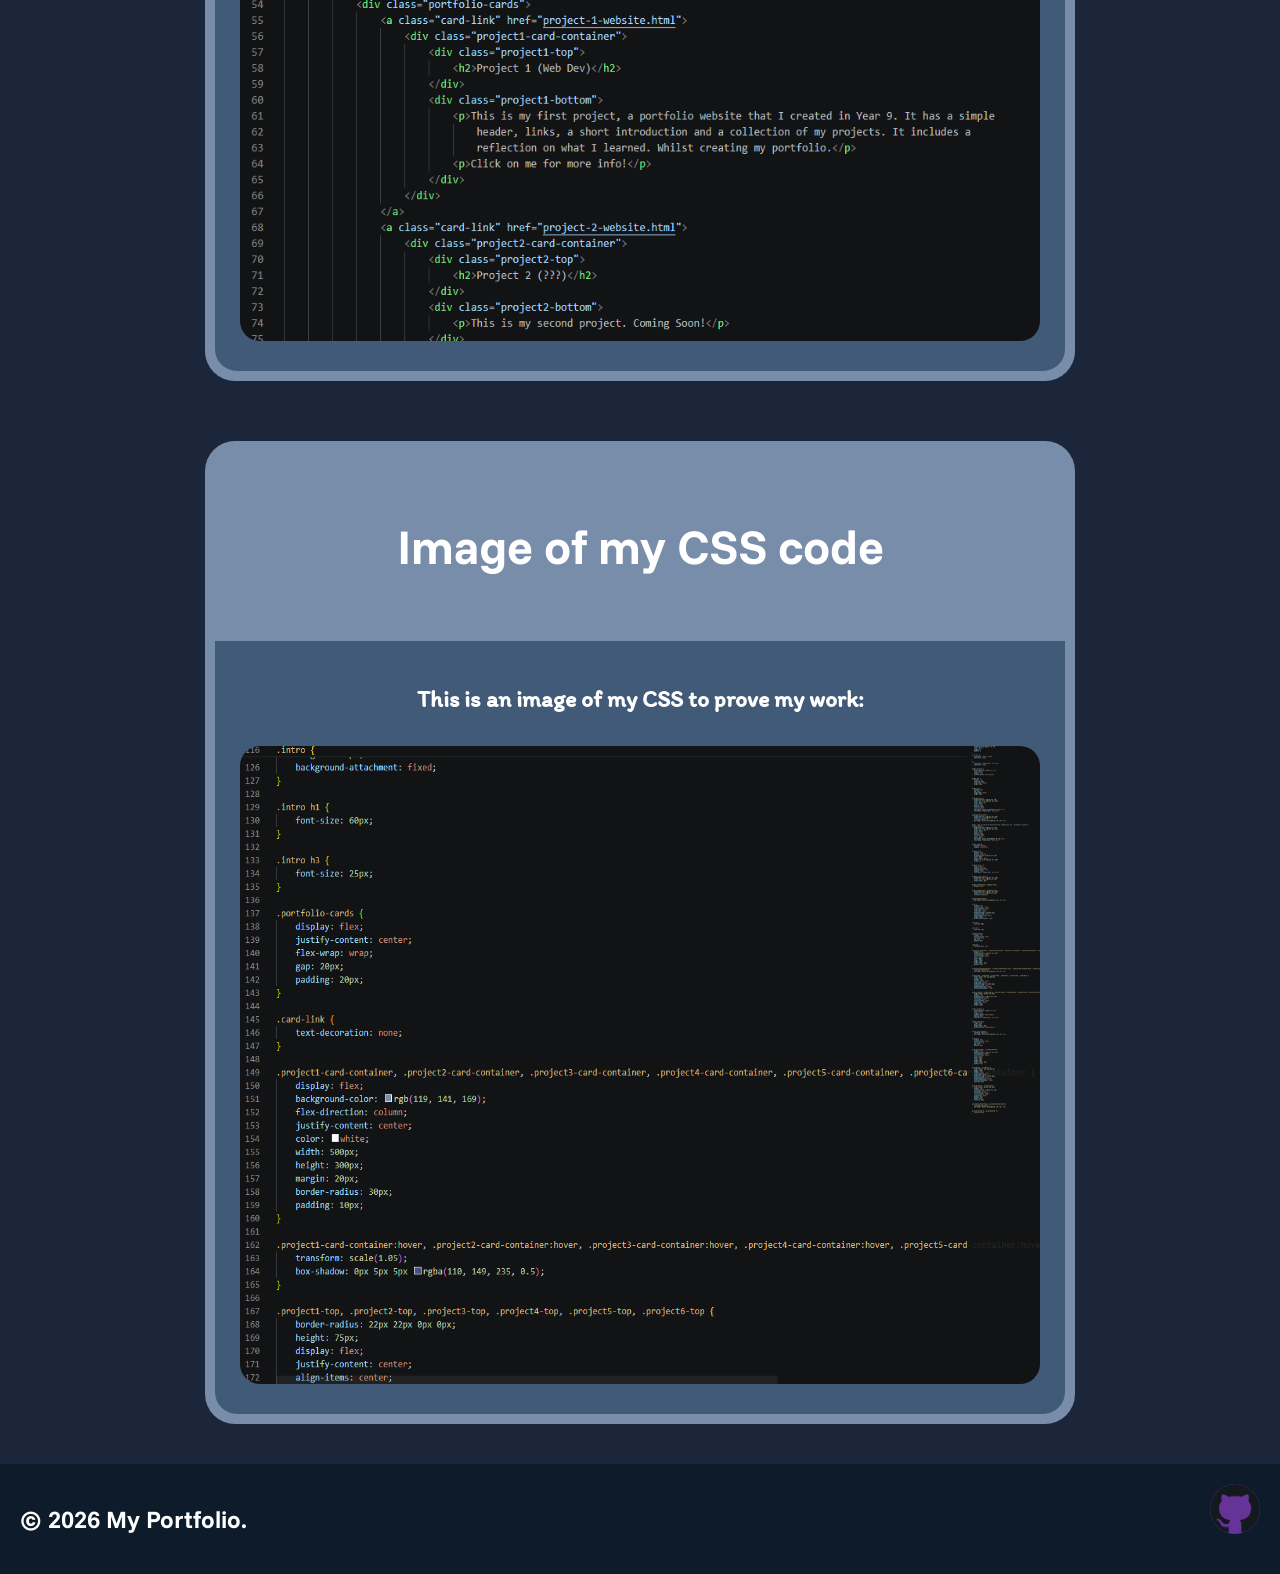
==== commit 772809ac: "Fix mobile" ====
--- a/project-1-website.html
+++ b/project-1-website.html
@@ -13,6 +13,7 @@
     <link rel="preconnect" href="https://fonts.googleapis.com">
     <link rel="preconnect" href="https://fonts.gstatic.com" crossorigin>
     <link href="https://fonts.googleapis.com/css2?family=Itim&display=swap" rel="stylesheet">
+    <link rel="icon" type="image/x-icon" href="favicon.jpg">
 </head>
 
 <body class="project-1">
--- a/styles.css
+++ b/styles.css
@@ -46,6 +46,7 @@
     cursor: pointer;
     box-shadow: 0px 5px 5px rgba(39, 80, 168, 0.5);
     font-family: "Funnel Sans", sans-serif;
+    width: auto;
 }
 
 .home-page-button:hover {
@@ -64,7 +65,7 @@
     padding: 15px;
     font-size: 20px;
     cursor: pointer;
-    width: 150px;
+    width: auto;
     box-shadow: 0px 5px 5px rgba(39, 80, 168, 0.5);
     font-family: "Funnel Sans", sans-serif;
 }
@@ -78,7 +79,7 @@
     display: none;
     position: absolute; 
     background-color: rgb(65, 90, 119);
-    width: 150px;
+    width: auto;
     border-radius: 10px;
     border: 2px solid rgb(119, 141, 169);
     z-index: 1; 
@@ -121,7 +122,7 @@
     background-image: url(code2.jpg);
     background-size: cover;
     background-position: center;
-    height: 300px;
+    height: auto;
     background-attachment: fixed;
 }
 
@@ -239,6 +240,7 @@
     background-size: cover;
     background-position: center;
     background-attachment: fixed;
+    text-align: center;
     font-size: 24px;
 }
 
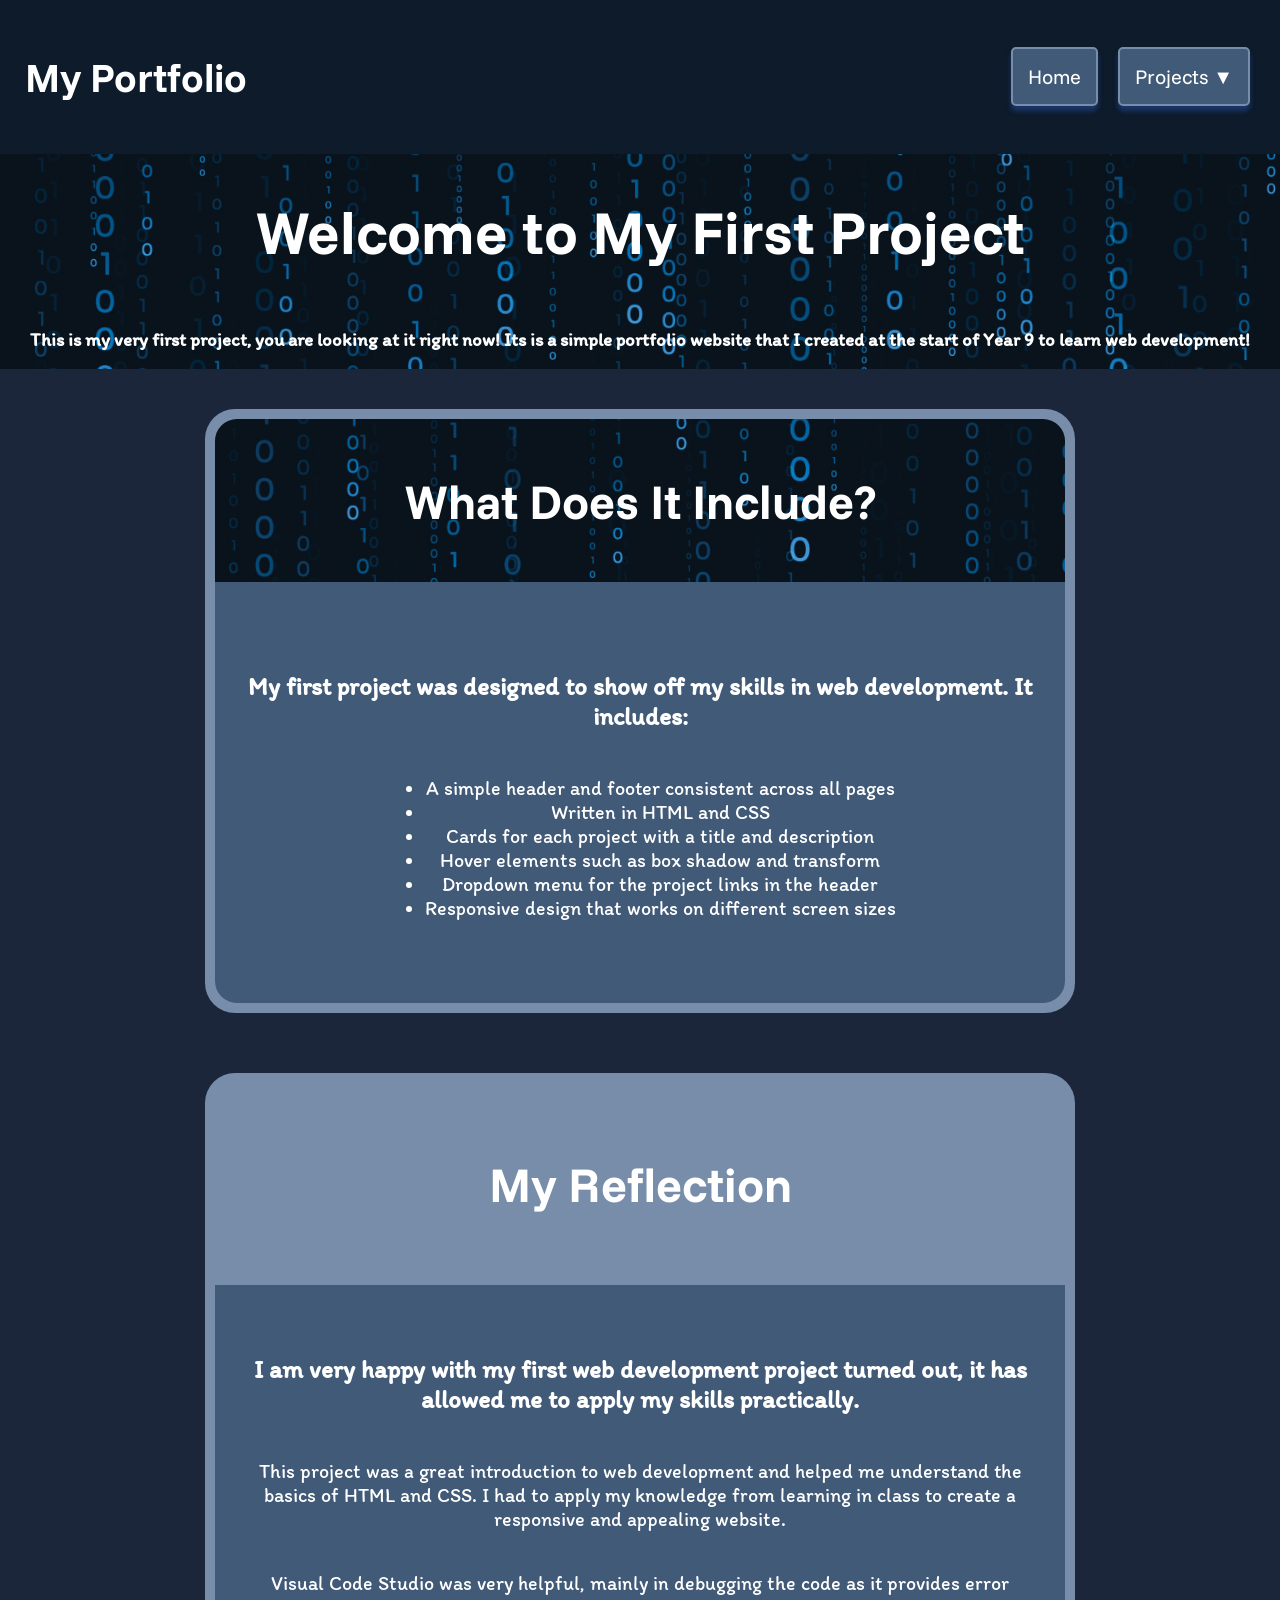
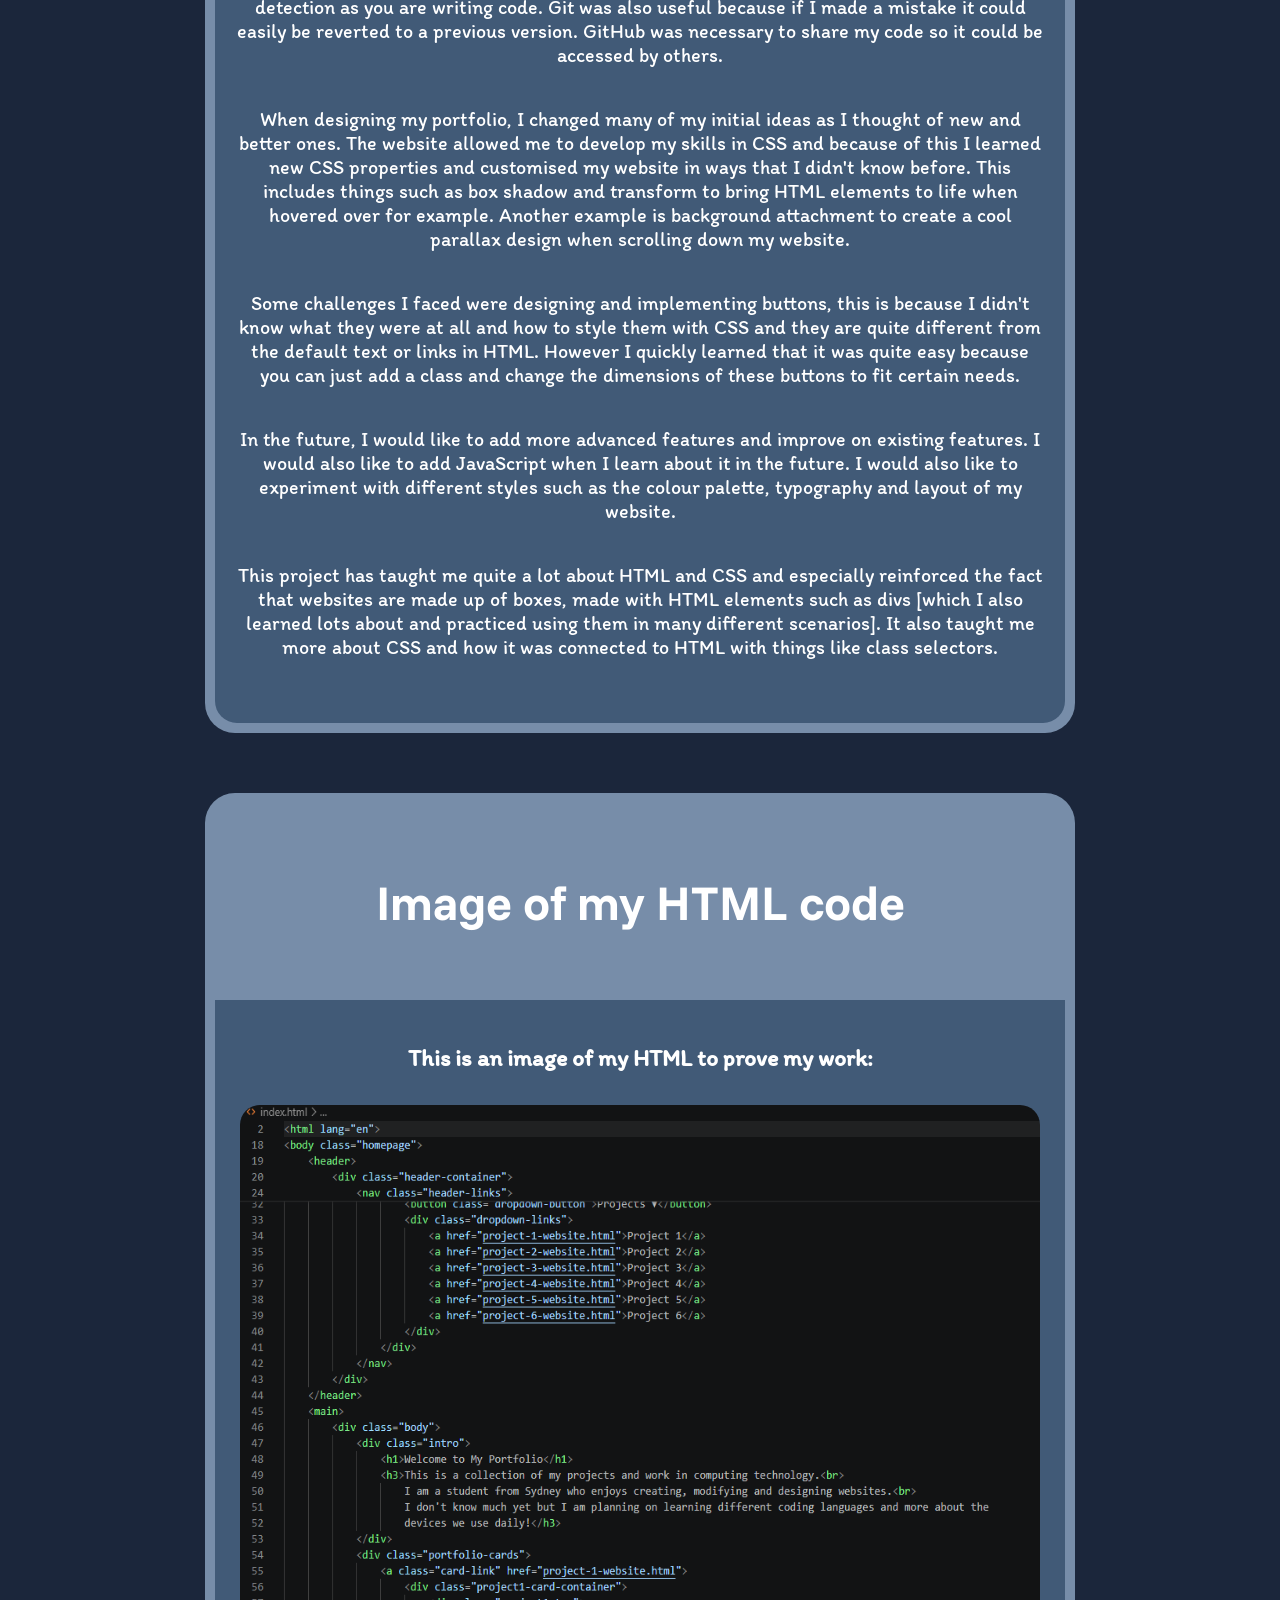
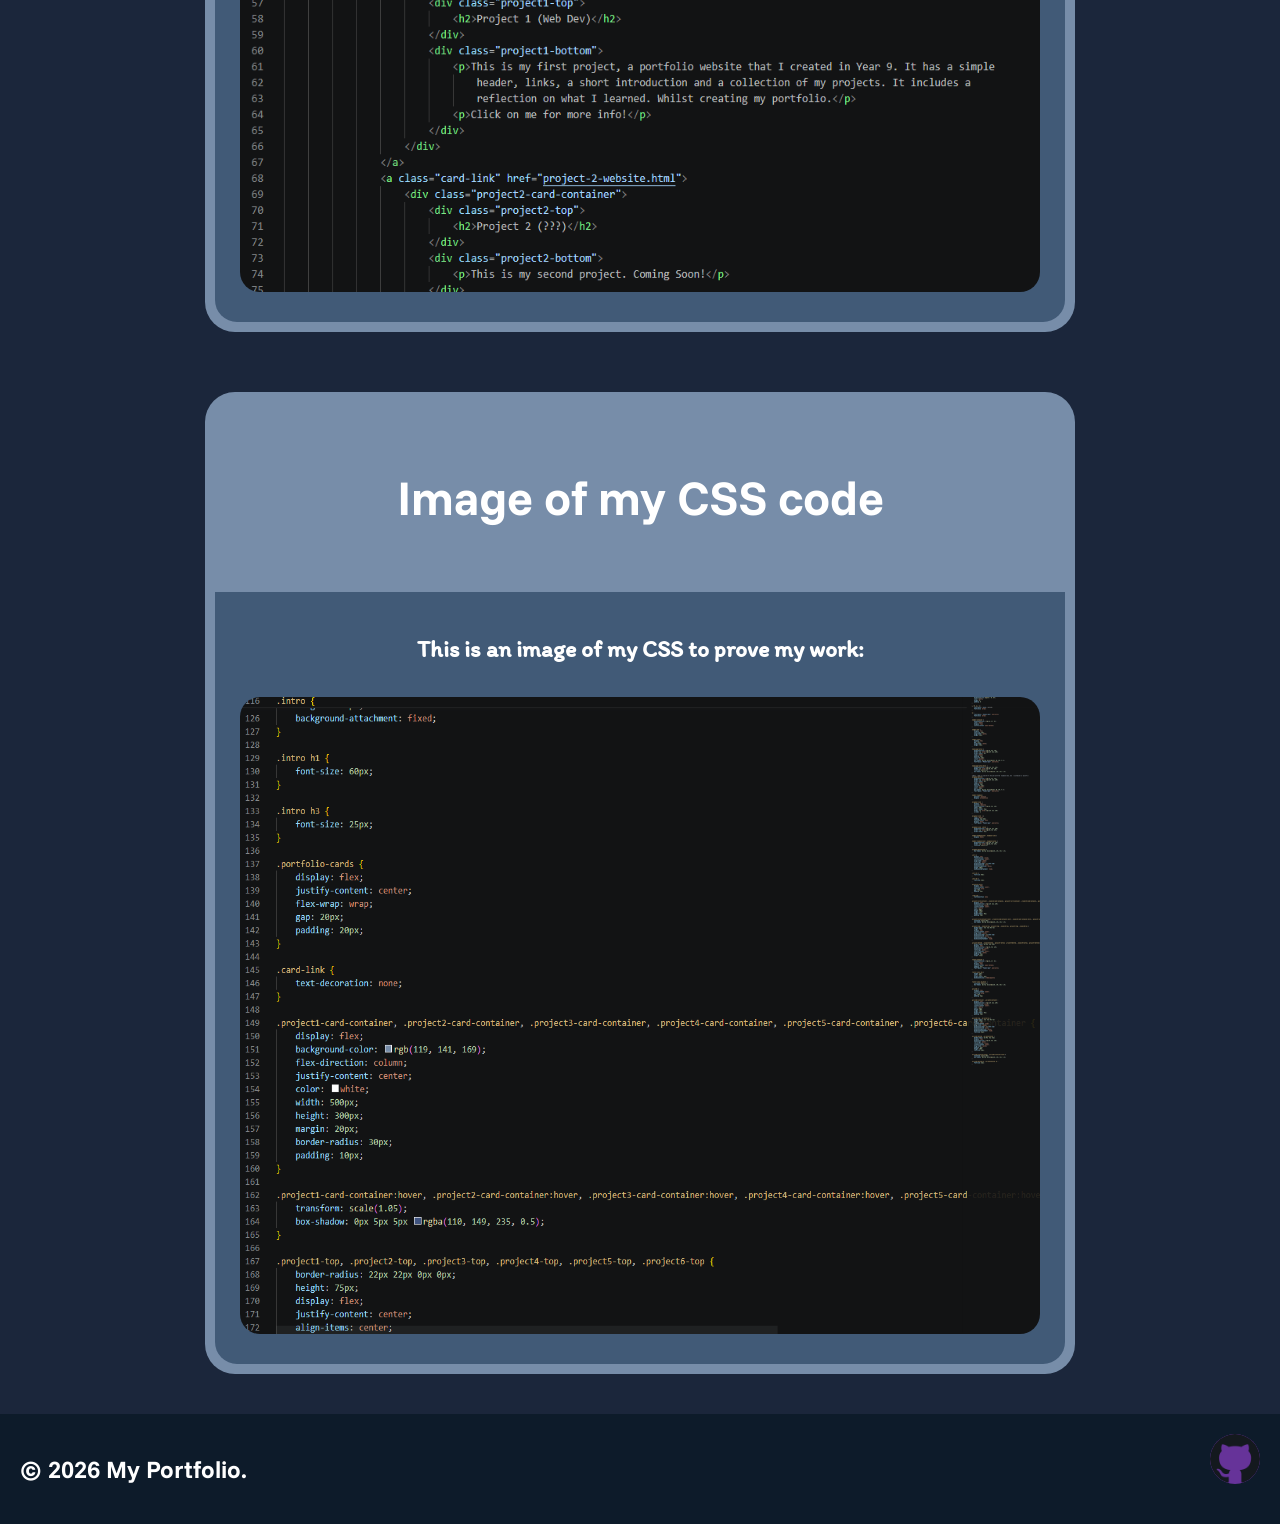
==== commit a56af7a0: "Try to better my lighthouse score" ====
--- a/project-1-website.html
+++ b/project-1-website.html
@@ -4,6 +4,8 @@
 <head>
     <meta charset="UTF-8">
     <meta name="viewport" content="width=device-width, initial-scale=1.0">
+    <meta name="description"
+        content="My Portfolio Website, that shows off my projects and work in computing technology.">
     <title>Project 1</title>
     <link rel="stylesheet" href="styles.css">
     <link rel="preconnect" href="https://fonts.googleapis.com">
--- a/styles.css
+++ b/styles.css
@@ -130,7 +130,7 @@
     font-size: 60px;
 }
 
-.intro h3 {
+.intro h2 {
     font-size: 25px;
 }
 
